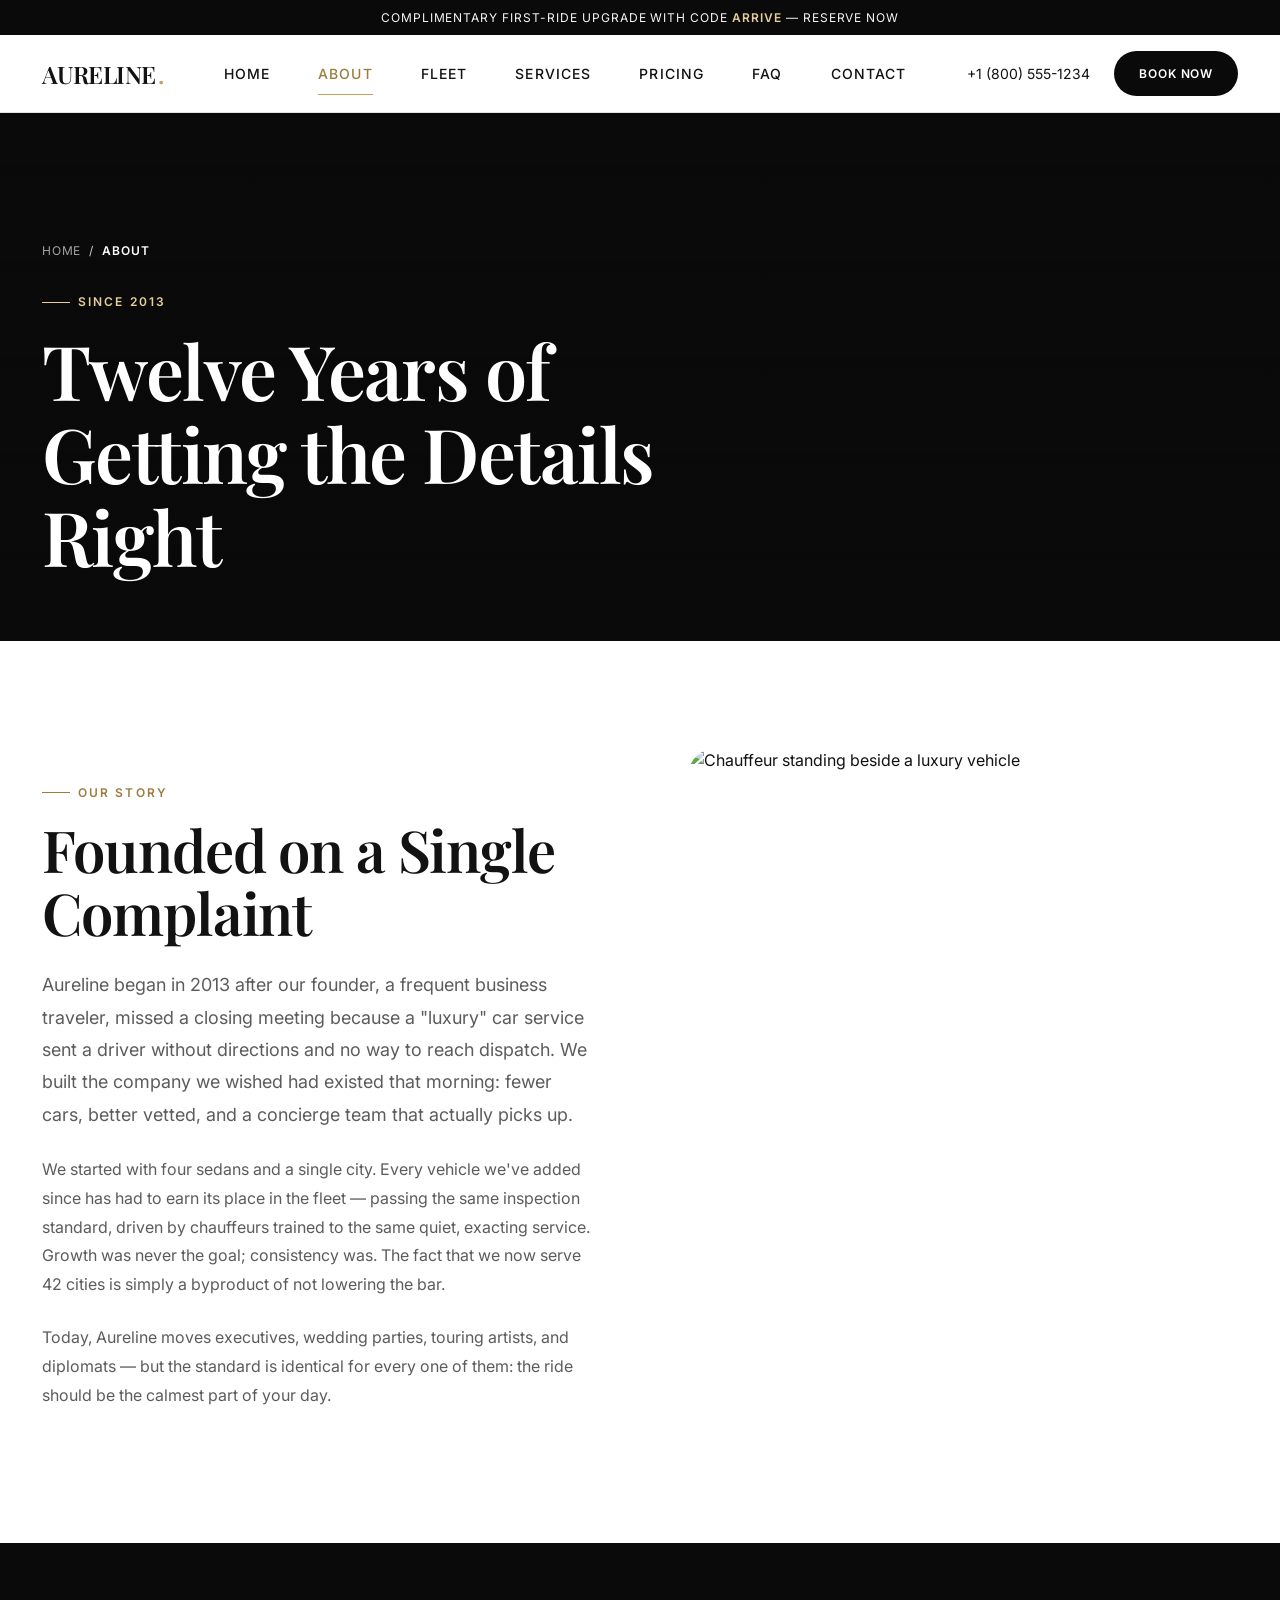
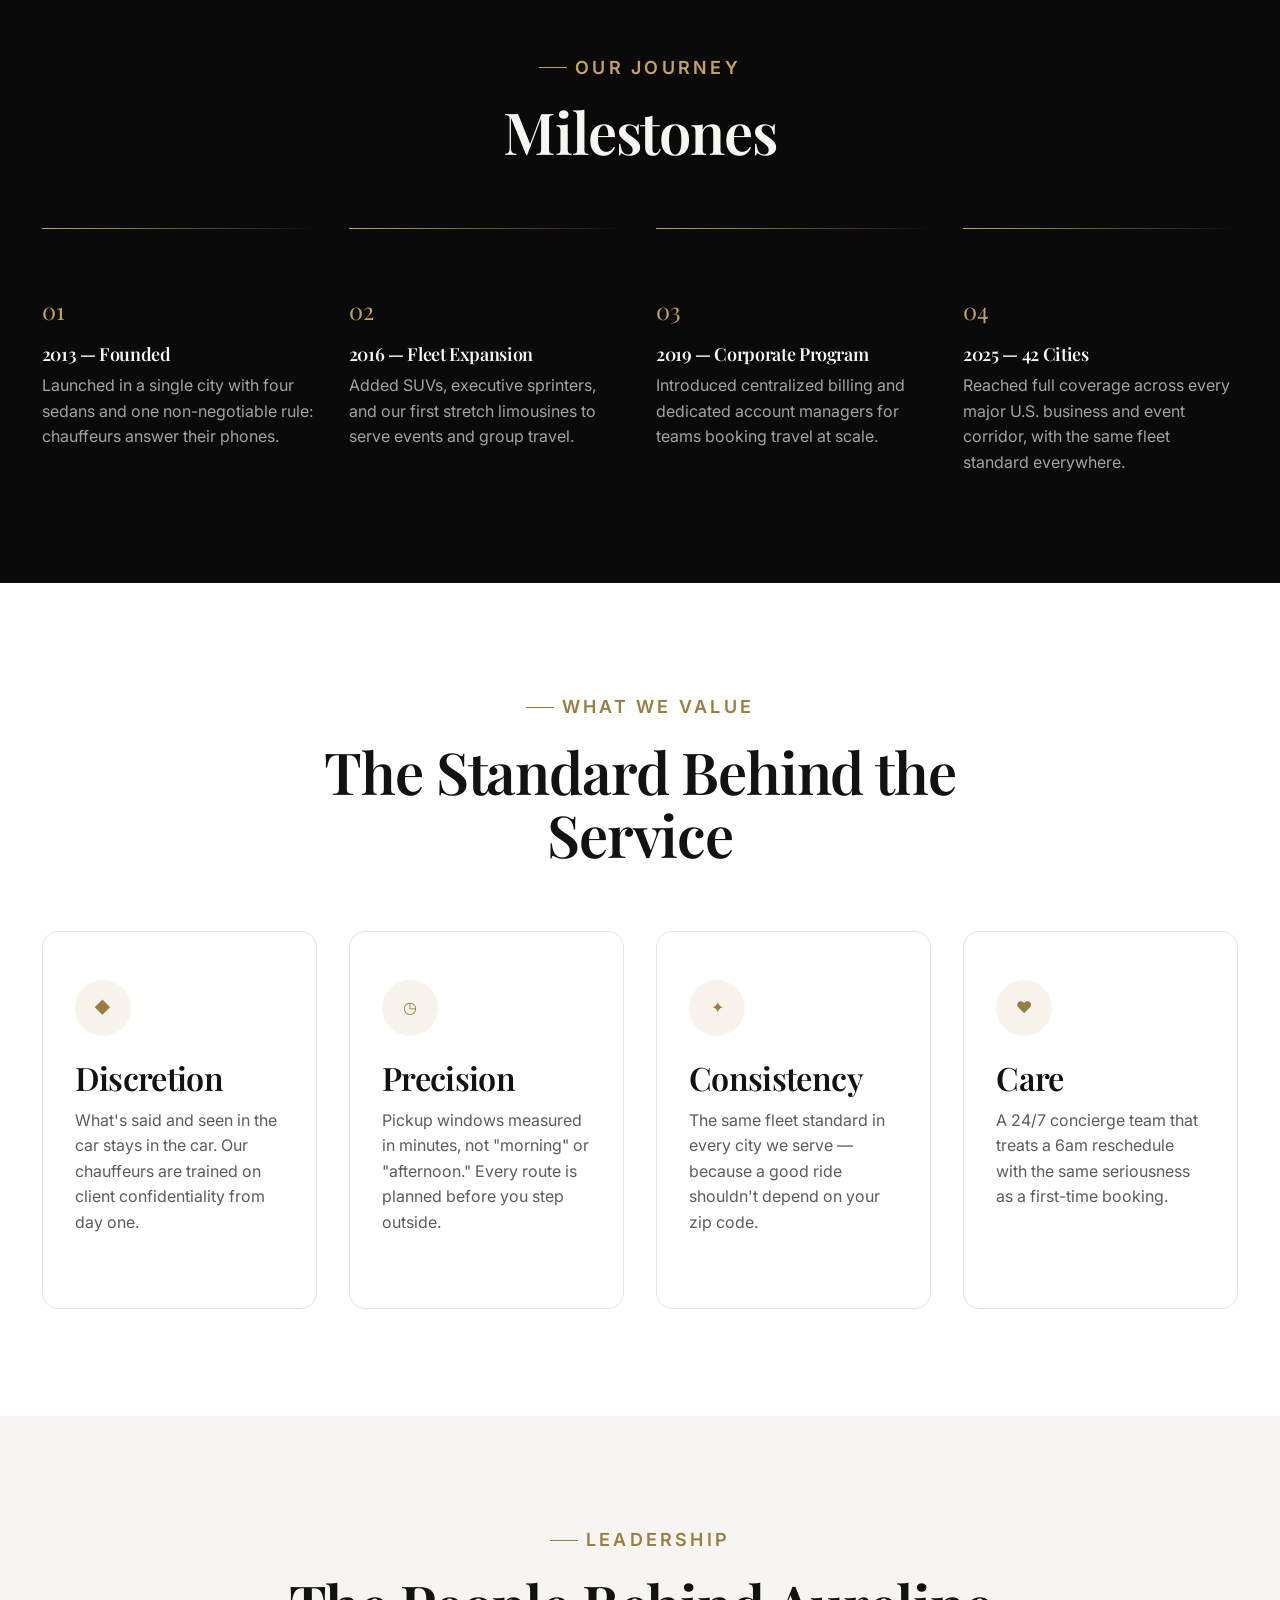
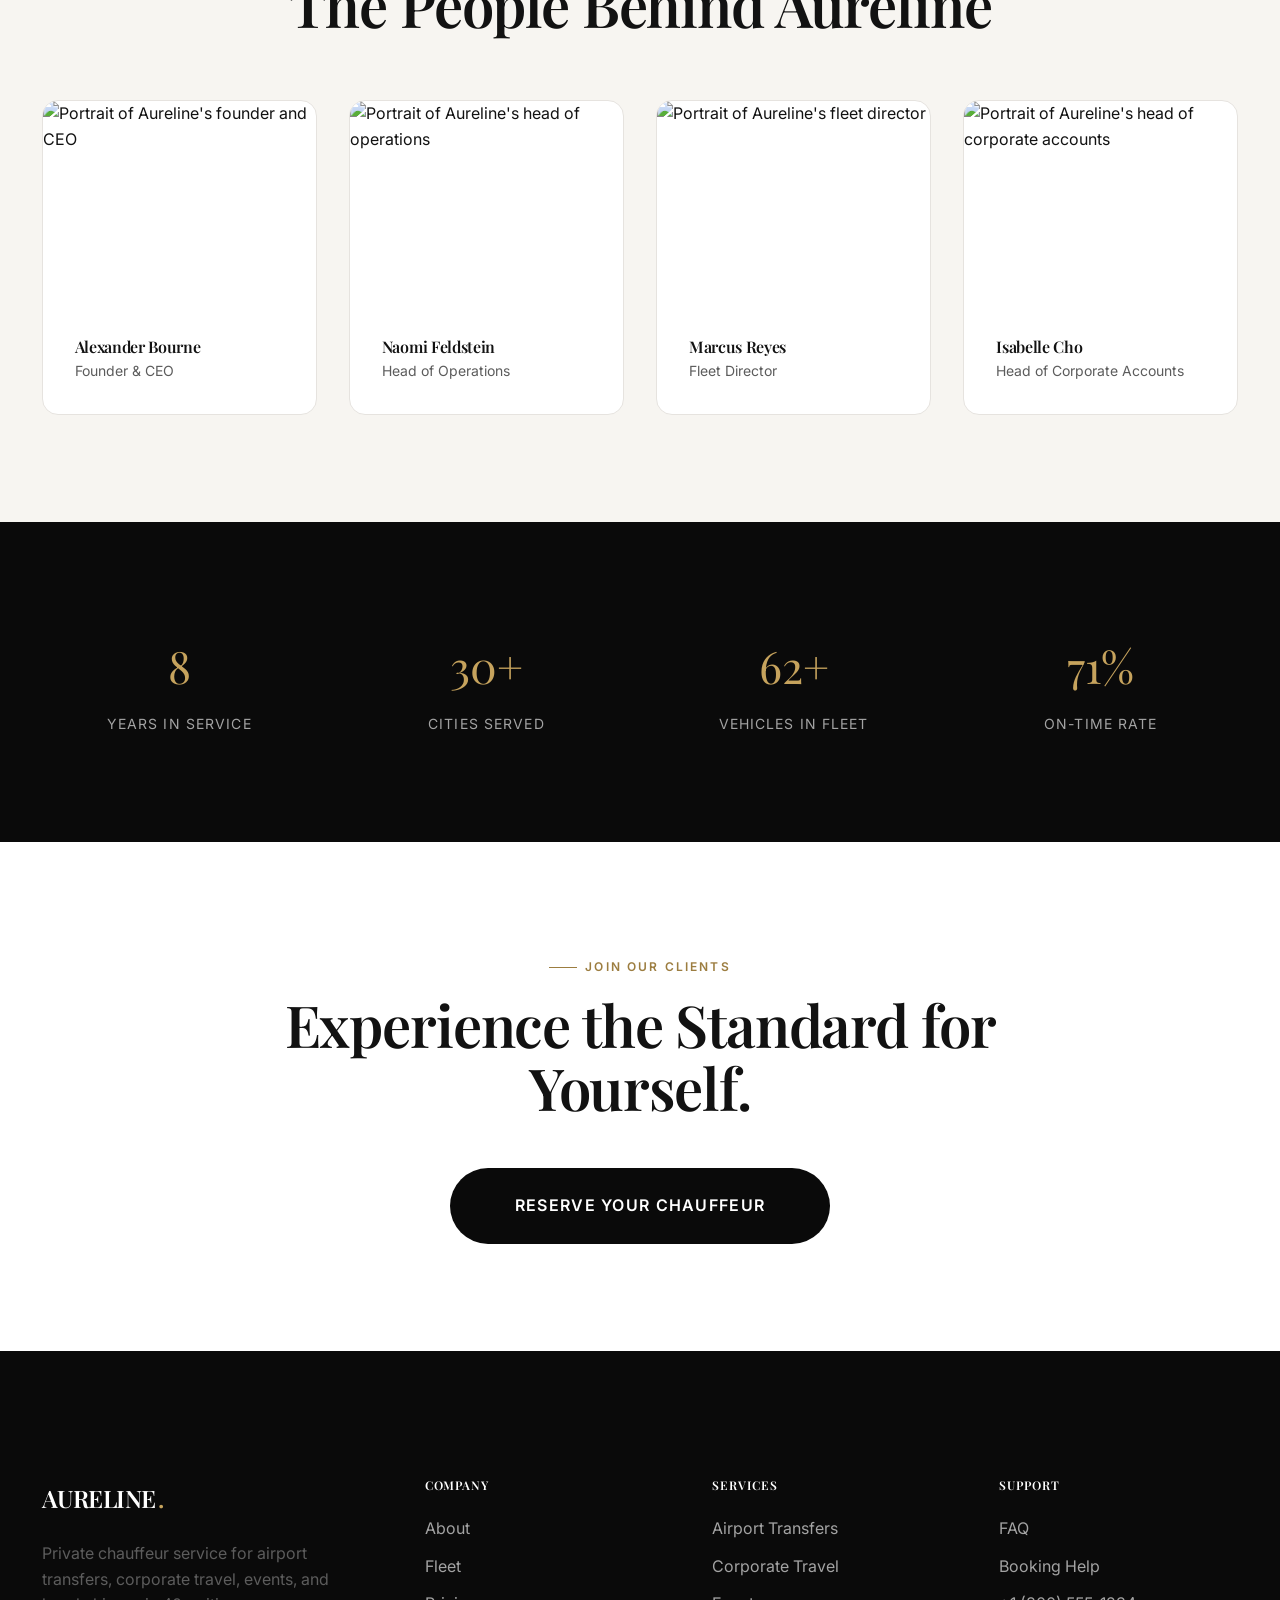
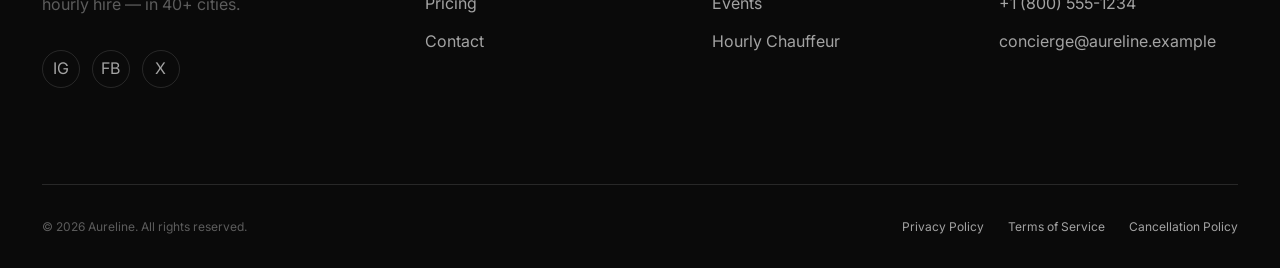
==== about.html @ 10cf876b "Initial commit" ====
<!DOCTYPE html>
<html lang="en">
<head>
  <meta charset="UTF-8" />
  <meta name="viewport" content="width=device-width, initial-scale=1.0" />
  <title>About Aureline — Twelve Years of Precision Chauffeuring</title>
  <meta name="description" content="Learn how Aureline became a private chauffeur standard trusted by executives, hospitality groups, and private clients across 40+ cities." />
  <link rel="canonical" href="about.html" />

  <link rel="preconnect" href="https://fonts.googleapis.com" />
  <link rel="preconnect" href="https://fonts.gstatic.com" crossorigin />
  <link href="https://fonts.googleapis.com/css2?family=Playfair+Display:wght@500;600;700&family=Inter:wght@400;500;600;700&display=swap" rel="stylesheet" />

  <link rel="stylesheet" href="assets/css/variables.css" />
  <link rel="stylesheet" href="assets/css/base.css" />
  <link rel="stylesheet" href="assets/css/components.css" />
  <link rel="stylesheet" href="assets/css/animations.css" />
</head>
<body>
  <a class="skip-link" href="#main">Skip to content</a>

  <div class="announcement-bar" role="note">
    Complimentary first-ride upgrade with code <strong>ARRIVE</strong> — <a href="contact.html">Reserve now</a>
  </div>

  <header class="site-header">
    <nav class="nav container" aria-label="Primary">
      <a href="index.html" class="nav__logo">AURELINE<span>.</span></a>
      <button class="nav__toggle" aria-expanded="false" aria-controls="nav-links" aria-label="Toggle navigation menu">
        <span></span><span></span><span></span>
      </button>
      <div class="nav__links" id="nav-links">
        <a href="index.html">Home</a>
        <a href="about.html" aria-current="page">About</a>
        <a href="fleet.html">Fleet</a>
        <a href="services.html">Services</a>
        <a href="pricing.html">Pricing</a>
        <a href="faq.html">FAQ</a>
        <a href="contact.html">Contact</a>
        <div class="nav__links-extra">
          <a href="tel:+18005551234">+1 (800) 555-1234</a>
          <a href="contact.html" class="btn btn--primary">Book Now</a>
        </div>
      </div>
      <div class="nav__actions">
        <a href="tel:+18005551234" class="fs-sm">+1 (800) 555-1234</a>
        <a href="contact.html" class="btn btn--dark btn--sm">Book Now</a>
      </div>
    </nav>
  </header>

  <main id="main">
    <!-- ================= PAGE HERO ================= -->
    <section style="position:relative; min-height:56vh; display:flex; align-items:flex-end; overflow:hidden; background:var(--black);">
      <div style="position:absolute; inset:0;">
        <img src="https://images.unsplash.com/photo-1629820408206-e9fc918abf63?q=80&w=2000&auto=format&fit=crop" alt="Interior detail of a luxury chauffeured vehicle" data-parallax="0.15" style="width:100%; height:132%; object-fit:cover; opacity:0.6;" />
        <div style="position:absolute; inset:0; background:linear-gradient(180deg, rgba(10,10,10,0.35) 0%, rgba(10,10,10,0.9) 100%);"></div>
      </div>
      <div class="container" style="position:relative; z-index:1; padding-top:var(--space-10); padding-bottom:var(--space-8); color:var(--white);">
        <nav class="breadcrumb" aria-label="Breadcrumb" style="color:var(--gray-400); margin-bottom:var(--space-5);">
          <a href="index.html" style="color:var(--gray-400);">Home</a>
          <span class="breadcrumb__sep">/</span>
          <span class="breadcrumb__current" style="color:var(--white);">About</span>
        </nav>
        <p class="eyebrow" style="color:var(--gold-light);">Since 2013</p>
        <h1 style="color:var(--white); max-width:16ch;">Twelve Years of Getting the Details Right</h1>
      </div>
    </section>

    <!-- ================= STORY ================= -->
    <section class="section" aria-labelledby="story-heading">
      <div class="container">
        <div class="grid grid--2" style="gap:var(--space-9); align-items:center;">
          <div data-reveal>
            <p class="eyebrow">Our Story</p>
            <h2 id="story-heading">Founded on a Single Complaint</h2>
            <p style="font-size:var(--fs-lg); margin-top:var(--space-5); line-height:var(--lh-relaxed);">
              Aureline began in 2013 after our founder, a frequent business traveler, missed a closing meeting because a "luxury" car service sent a driver without directions and no way to reach dispatch. We built the company we wished had existed that morning: fewer cars, better vetted, and a concierge team that actually picks up.
            </p>
            <p style="margin-top:var(--space-5); line-height:var(--lh-relaxed);">
              We started with four sedans and a single city. Every vehicle we've added since has had to earn its place in the fleet — passing the same inspection standard, driven by chauffeurs trained to the same quiet, exacting service. Growth was never the goal; consistency was. The fact that we now serve 42 cities is simply a byproduct of not lowering the bar.
            </p>
            <p style="margin-top:var(--space-5); line-height:var(--lh-relaxed);">
              Today, Aureline moves executives, wedding parties, touring artists, and diplomats — but the standard is identical for every one of them: the ride should be the calmest part of your day.
            </p>
          </div>
          <div data-reveal="zoom" style="border-radius:var(--radius-xl); overflow:hidden; aspect-ratio:4/5;">
            <img src="https://images.unsplash.com/photo-1449965408869-eaa3f722e40d?q=80&w=1000&auto=format&fit=crop" alt="Chauffeur standing beside a luxury vehicle" loading="lazy" style="width:100%; height:100%; object-fit:cover;" />
          </div>
        </div>
      </div>
    </section>

    <!-- ================= JOURNEY / MILESTONES ================= -->
    <section class="section section--dark" aria-labelledby="journey-heading">
      <div class="container">
        <div class="section-header section-header--center" data-reveal>
          <p class="eyebrow">Our Journey</p>
          <h2 id="journey-heading">Milestones</h2>
        </div>
        <div class="timeline">
          <div class="timeline__step" data-reveal data-reveal-delay="1">
            <h3 style="font-size:var(--fs-lg); margin-bottom:var(--space-2);">2013 — Founded</h3>
            <p>Launched in a single city with four sedans and one non-negotiable rule: chauffeurs answer their phones.</p>
          </div>
          <div class="timeline__step" data-reveal data-reveal-delay="2">
            <h3 style="font-size:var(--fs-lg); margin-bottom:var(--space-2);">2016 — Fleet Expansion</h3>
            <p>Added SUVs, executive sprinters, and our first stretch limousines to serve events and group travel.</p>
          </div>
          <div class="timeline__step" data-reveal data-reveal-delay="3">
            <h3 style="font-size:var(--fs-lg); margin-bottom:var(--space-2);">2019 — Corporate Program</h3>
            <p>Introduced centralized billing and dedicated account managers for teams booking travel at scale.</p>
          </div>
          <div class="timeline__step" data-reveal data-reveal-delay="4">
            <h3 style="font-size:var(--fs-lg); margin-bottom:var(--space-2);">2025 — 42 Cities</h3>
            <p>Reached full coverage across every major U.S. business and event corridor, with the same fleet standard everywhere.</p>
          </div>
        </div>
      </div>
    </section>

    <!-- ================= VALUES ================= -->
    <section class="section" aria-labelledby="values-heading">
      <div class="container">
        <div class="section-header section-header--center" data-reveal>
          <p class="eyebrow">What We Value</p>
          <h2 id="values-heading">The Standard Behind the Service</h2>
        </div>
        <div class="grid grid--4">
          <div class="service-card" data-reveal data-reveal-delay="1">
            <div class="service-card__icon" aria-hidden="true">◆</div>
            <h3>Discretion</h3>
            <p>What's said and seen in the car stays in the car. Our chauffeurs are trained on client confidentiality from day one.</p>
          </div>
          <div class="service-card" data-reveal data-reveal-delay="2">
            <div class="service-card__icon" aria-hidden="true">◷</div>
            <h3>Precision</h3>
            <p>Pickup windows measured in minutes, not "morning" or "afternoon." Every route is planned before you step outside.</p>
          </div>
          <div class="service-card" data-reveal data-reveal-delay="3">
            <div class="service-card__icon" aria-hidden="true">✦</div>
            <h3>Consistency</h3>
            <p>The same fleet standard in every city we serve — because a good ride shouldn't depend on your zip code.</p>
          </div>
          <div class="service-card" data-reveal data-reveal-delay="4">
            <div class="service-card__icon" aria-hidden="true">♥</div>
            <h3>Care</h3>
            <p>A 24/7 concierge team that treats a 6am reschedule with the same seriousness as a first-time booking.</p>
          </div>
        </div>
      </div>
    </section>

    <!-- ================= LEADERSHIP ================= -->
    <section class="section section--alt" aria-labelledby="leadership-heading">
      <div class="container">
        <div class="section-header section-header--center" data-reveal>
          <p class="eyebrow">Leadership</p>
          <h2 id="leadership-heading">The People Behind Aureline</h2>
        </div>
        <div class="grid grid--4">
          <div class="card" data-reveal data-reveal-delay="1">
            <div class="card__media"><img src="https://images.unsplash.com/photo-1519085360753-af0119f7cbe7?q=80&w=500&auto=format&fit=crop" alt="Portrait of Aureline's founder and CEO" loading="lazy" /></div>
            <div class="card__body">
              <h3 style="font-size:var(--fs-base);">Alexander Bourne</h3>
              <p style="font-size:var(--fs-sm); margin-top:var(--space-1);">Founder &amp; CEO</p>
            </div>
          </div>
          <div class="card" data-reveal data-reveal-delay="2">
            <div class="card__media"><img src="https://images.unsplash.com/photo-1573497161161-c3e73707e25c?q=80&w=500&auto=format&fit=crop" alt="Portrait of Aureline's head of operations" loading="lazy" /></div>
            <div class="card__body">
              <h3 style="font-size:var(--fs-base);">Naomi Feldstein</h3>
              <p style="font-size:var(--fs-sm); margin-top:var(--space-1);">Head of Operations</p>
            </div>
          </div>
          <div class="card" data-reveal data-reveal-delay="3">
            <div class="card__media"><img src="https://images.unsplash.com/photo-1581065178047-8ee15951ede6?q=80&w=500&auto=format&fit=crop" alt="Portrait of Aureline's fleet director" loading="lazy" /></div>
            <div class="card__body">
              <h3 style="font-size:var(--fs-base);">Marcus Reyes</h3>
              <p style="font-size:var(--fs-sm); margin-top:var(--space-1);">Fleet Director</p>
            </div>
          </div>
          <div class="card" data-reveal data-reveal-delay="4">
            <div class="card__media"><img src="https://images.unsplash.com/photo-1614786269829-d24616faf56d?q=80&w=500&auto=format&fit=crop" alt="Portrait of Aureline's head of corporate accounts" loading="lazy" /></div>
            <div class="card__body">
              <h3 style="font-size:var(--fs-base);">Isabelle Cho</h3>
              <p style="font-size:var(--fs-sm); margin-top:var(--space-1);">Head of Corporate Accounts</p>
            </div>
          </div>
        </div>
      </div>
    </section>

    <!-- ================= STATS ================= -->
    <section class="section section--dark" aria-label="Company statistics">
      <div class="container">
        <div class="stats">
          <div data-reveal>
            <div class="stat__num" data-counter="12">0</div>
            <p class="stat__label">Years in Service</p>
          </div>
          <div data-reveal data-reveal-delay="1">
            <div class="stat__num" data-counter="42" data-counter-suffix="+">0</div>
            <p class="stat__label">Cities Served</p>
          </div>
          <div data-reveal data-reveal-delay="2">
            <div class="stat__num" data-counter="85" data-counter-suffix="+">0</div>
            <p class="stat__label">Vehicles in Fleet</p>
          </div>
          <div data-reveal data-reveal-delay="3">
            <div class="stat__num" data-counter="98" data-counter-suffix="%">0</div>
            <p class="stat__label">On-Time Rate</p>
          </div>
        </div>
      </div>
    </section>

    <!-- ================= CTA ================= -->
    <section class="section text-center" aria-labelledby="cta-heading">
      <div class="container container--narrow">
        <p class="eyebrow" style="justify-content:center;" data-reveal>Join Our Clients</p>
        <h2 id="cta-heading" data-reveal>Experience the Standard for Yourself.</h2>
        <div data-reveal style="margin-top:var(--space-7);">
          <a href="contact.html" class="btn btn--dark btn--lg">Reserve Your Chauffeur</a>
        </div>
      </div>
    </section>
  </main>

  <footer class="site-footer">
    <div class="container">
      <div class="footer__top">
        <div class="footer__brand">
          <a href="index.html" class="nav__logo">AURELINE<span>.</span></a>
          <p>Private chauffeur service for airport transfers, corporate travel, events, and hourly hire — in 40+ cities.</p>
          <div class="footer__social">
            <a href="#" aria-label="Aureline on Instagram">IG</a>
            <a href="#" aria-label="Aureline on Facebook">FB</a>
            <a href="#" aria-label="Aureline on X">X</a>
          </div>
        </div>
        <div>
          <h3 class="footer__heading">Company</h3>
          <div class="footer__links">
            <a href="about.html">About</a>
            <a href="fleet.html">Fleet</a>
            <a href="pricing.html">Pricing</a>
            <a href="contact.html">Contact</a>
          </div>
        </div>
        <div>
          <h3 class="footer__heading">Services</h3>
          <div class="footer__links">
            <a href="airport-transfers.html">Airport Transfers</a>
            <a href="corporate-travel.html">Corporate Travel</a>
            <a href="events.html">Events</a>
            <a href="hourly-chauffeur.html">Hourly Chauffeur</a>
          </div>
        </div>
        <div>
          <h3 class="footer__heading">Support</h3>
          <div class="footer__links">
            <a href="faq.html">FAQ</a>
            <a href="contact.html">Booking Help</a>
            <a href="tel:+18005551234">+1 (800) 555-1234</a>
            <a href="mailto:concierge@aureline.example">concierge@aureline.example</a>
          </div>
        </div>
      </div>
      <div class="footer__bottom">
        <p>&copy; <span id="current-year">2026</span> Aureline. All rights reserved.</p>
        <div class="footer__legal">
          <a href="#">Privacy Policy</a>
          <a href="#">Terms of Service</a>
          <a href="#">Cancellation Policy</a>
        </div>
      </div>
    </div>
  </footer>

  <div class="mobile-cta-bar">
    <a href="contact.html" class="btn btn--primary">Book Now</a>
  </div>

  <script src="assets/js/main.js" defer></script>
  <script src="assets/js/animations.js" defer></script>
  <script src="assets/js/components.js" defer></script>
</body>
</html>
---- assets/css/variables.css ----
/* ==========================================================================
   AURELINE — Design Tokens
   Single source of truth for color, type, spacing, radius, shadow, motion.
   ========================================================================== */

:root {
  /* ---- Color: core palette ---- */
  --black: #0a0a0a;
  --charcoal: #161616;
  --charcoal-2: #1f1f1f;
  --white: #ffffff;
  --ivory: #f7f5f1;
  --ivory-2: #efeae2;

  --gold: #c6a35d;
  --gold-light: #e6cd99;
  --gold-dark: #9c7d40;

  /* ---- Color: neutrals / text ---- */
  --gray-900: #121212;
  --gray-800: #262626;
  --gray-700: #404040;
  --gray-600: #5c5c5c;
  --gray-500: #7a7a7a;
  --gray-400: #a3a3a3;
  --gray-300: #cfcccc;
  --gray-200: #e6e3df;
  --gray-100: #f2f0ec;

  /* ---- Semantic color roles ---- */
  --color-bg: var(--white);
  --color-bg-alt: var(--ivory);
  --color-bg-dark: var(--black);
  --color-bg-dark-alt: var(--charcoal);
  --color-text: var(--gray-900);
  --color-text-muted: var(--gray-600);
  --color-text-on-dark: var(--ivory);
  --color-text-on-dark-muted: var(--gray-400);
  --color-border: var(--gray-200);
  --color-border-dark: rgba(255, 255, 255, 0.12);
  --color-accent: var(--gold);
  --color-accent-light: var(--gold-light);

  /* ---- Typography ---- */
  --font-display: "Playfair Display", "Iowan Old Style", Georgia, serif;
  --font-body: "Inter", -apple-system, BlinkMacSystemFont, "Segoe UI", Roboto, sans-serif;

  --fs-display-xl: clamp(2.75rem, 2rem + 3.4vw, 5.5rem);
  --fs-display-lg: clamp(2.25rem, 1.7rem + 2.4vw, 4rem);
  --fs-display-md: clamp(1.875rem, 1.5rem + 1.6vw, 3rem);
  --fs-display-sm: clamp(1.5rem, 1.3rem + 0.9vw, 2.1rem);
  --fs-xl: clamp(1.25rem, 1.15rem + 0.4vw, 1.5rem);
  --fs-lg: 1.125rem;
  --fs-base: 1rem;
  --fs-sm: 0.875rem;
  --fs-xs: 0.75rem;

  --lh-tight: 1.1;
  --lh-snug: 1.3;
  --lh-normal: 1.6;
  --lh-relaxed: 1.8;

  --ls-tight: -0.02em;
  --ls-wide: 0.08em;
  --ls-wider: 0.18em;

  /* ---- Spacing (8pt scale) ---- */
  --space-1: 0.25rem;
  --space-2: 0.5rem;
  --space-3: 0.75rem;
  --space-4: 1rem;
  --space-5: 1.5rem;
  --space-6: 2rem;
  --space-7: 3rem;
  --space-8: 4rem;
  --space-9: 6rem;
  --space-10: 8rem;
  --space-11: 10rem;

  --section-pad-y: clamp(4.5rem, 3.5rem + 4vw, 9rem);
  --section-pad-y-sm: clamp(3rem, 2.5rem + 2vw, 5rem);

  /* ---- Layout ---- */
  --container-max: 1320px;
  --container-narrow: 860px;
  --container-pad: clamp(1.25rem, 1rem + 2vw, 3rem);

  /* ---- Radius ---- */
  --radius-sm: 4px;
  --radius-md: 8px;
  --radius-lg: 16px;
  --radius-xl: 28px;
  --radius-pill: 999px;

  /* ---- Shadow ---- */
  --shadow-sm: 0 2px 8px rgba(10, 10, 10, 0.06);
  --shadow-md: 0 12px 32px rgba(10, 10, 10, 0.10);
  --shadow-lg: 0 24px 64px rgba(10, 10, 10, 0.16);
  --shadow-gold: 0 8px 24px rgba(198, 163, 93, 0.28);

  /* ---- Motion ---- */
  --ease-premium: cubic-bezier(0.22, 1, 0.36, 1);
  --duration-fast: 200ms;
  --duration-med: 420ms;
  --duration-slow: 800ms;

  /* ---- Z-index ---- */
  --z-nav: 100;
  --z-announcement: 101;
  --z-overlay: 200;
  --z-modal: 300;
}

/* Scale down the large end of the spacing scale on small screens — these
   values drive section padding and hero margins, and left unchanged they
   read as oversized gaps once the viewport narrows. */
@media (max-width: 640px) {
  :root {
    --space-7: 2rem;
    --space-8: 2.5rem;
    --space-9: 3rem;
    --space-10: 4rem;
    --space-11: 5rem;
  }
}
---- assets/css/base.css ----
/* ==========================================================================
   AURELINE — Base: reset, typography, layout utilities, accessibility
   ========================================================================== */

*,
*::before,
*::after {
  box-sizing: border-box;
}

* {
  margin: 0;
  padding: 0;
}

html {
  scroll-behavior: smooth;
  -webkit-text-size-adjust: 100%;
}

@media (prefers-reduced-motion: reduce) {
  html {
    scroll-behavior: auto;
  }
  *,
  *::before,
  *::after {
    animation-duration: 0.001ms !important;
    animation-iteration-count: 1 !important;
    transition-duration: 0.001ms !important;
    scroll-behavior: auto !important;
  }
}

body {
  font-family: var(--font-body);
  font-size: var(--fs-base);
  line-height: var(--lh-normal);
  color: var(--color-text);
  background: var(--color-bg);
  overflow-x: hidden;
  -webkit-font-smoothing: antialiased;
  text-rendering: optimizeLegibility;
}

img,
picture,
video,
svg {
  display: block;
  max-width: 100%;
  height: auto;
}

a {
  color: inherit;
  text-decoration: none;
}

button,
input,
textarea,
select {
  font: inherit;
  color: inherit;
  background: none;
  border: none;
}

button {
  cursor: pointer;
}

ul,
ol {
  list-style: none;
}

table {
  border-collapse: collapse;
}

/* ---- Typography ---- */

h1,
h2,
h3,
h4 {
  font-family: var(--font-display);
  font-weight: 600;
  line-height: var(--lh-tight);
  letter-spacing: var(--ls-tight);
  color: var(--color-text);
}

h1 {
  font-size: var(--fs-display-xl);
}

h2 {
  font-size: var(--fs-display-lg);
}

h3 {
  font-size: var(--fs-display-sm);
}

h4 {
  font-size: var(--fs-xl);
  font-weight: 500;
}

p {
  color: var(--color-text-muted);
}

strong {
  font-weight: 600;
  color: var(--color-text);
}

/* ---- Skip link (accessibility) ---- */

.skip-link {
  position: absolute;
  top: -100px;
  left: var(--space-4);
  z-index: 999;
  background: var(--black);
  color: var(--white);
  padding: var(--space-3) var(--space-5);
  border-radius: var(--radius-md);
  font-size: var(--fs-sm);
  letter-spacing: var(--ls-wide);
  text-transform: uppercase;
  transition: top var(--duration-fast) var(--ease-premium);
}

.skip-link:focus {
  top: var(--space-4);
}

/* ---- Focus states ---- */

:focus-visible {
  outline: 2px solid var(--gold);
  outline-offset: 3px;
  border-radius: var(--radius-sm);
}

/* ---- Layout utilities ---- */

.container {
  width: 100%;
  max-width: var(--container-max);
  margin-inline: auto;
  padding-inline: var(--container-pad);
}

.container--narrow {
  max-width: var(--container-narrow);
}

.section {
  padding-block: var(--section-pad-y);
  position: relative;
}

.section--sm {
  padding-block: var(--section-pad-y-sm);
}

.section--dark {
  background: var(--black);
  color: var(--color-text-on-dark);
}

.section--dark h1,
.section--dark h2,
.section--dark h3,
.section--dark h4 {
  color: var(--color-text-on-dark);
}

.section--dark p {
  color: var(--color-text-on-dark-muted);
}

.section--alt {
  background: var(--color-bg-alt);
}

.grid {
  display: grid;
  gap: var(--space-6);
}

.grid--2 {
  grid-template-columns: repeat(2, 1fr);
}

.grid--3 {
  grid-template-columns: repeat(3, 1fr);
}

.grid--4 {
  grid-template-columns: repeat(4, 1fr);
}

@media (max-width: 1024px) {
  .grid--4 {
    grid-template-columns: repeat(2, 1fr);
  }
  .grid--3 {
    grid-template-columns: repeat(2, 1fr);
  }
}

@media (max-width: 640px) {
  .grid--2,
  .grid--3,
  .grid--4 {
    grid-template-columns: 1fr;
  }
}

.flex {
  display: flex;
}

.flex-center {
  display: flex;
  align-items: center;
  justify-content: center;
}

.flex-between {
  display: flex;
  align-items: center;
  justify-content: space-between;
}

.text-center {
  text-align: center;
}

.fs-xs {
  font-size: var(--fs-xs);
}

.fs-sm {
  font-size: var(--fs-sm);
}

.fs-lg {
  font-size: var(--fs-lg);
}

.visually-hidden {
  position: absolute;
  width: 1px;
  height: 1px;
  padding: 0;
  margin: -1px;
  overflow: hidden;
  clip: rect(0, 0, 0, 0);
  white-space: nowrap;
  border: 0;
}

/* ---- Section header (eyebrow + title + subtext) ---- */

.section-header {
  max-width: 720px;
  margin-bottom: var(--space-8);
}

.section-header--center {
  margin-inline: auto;
  text-align: center;
}

.eyebrow {
  display: inline-flex;
  align-items: center;
  gap: var(--space-2);
  font-size: var(--fs-xs);
  font-weight: 600;
  letter-spacing: var(--ls-wider);
  text-transform: uppercase;
  color: var(--gold-dark);
  margin-bottom: var(--space-4);
}

.section--dark .eyebrow {
  color: var(--gold);
}

.eyebrow::before {
  content: "";
  width: 28px;
  height: 1px;
  background: currentColor;
}

.section-header h2 {
  margin-bottom: var(--space-4);
}

.section-header p {
  font-size: var(--fs-lg);
  line-height: var(--lh-relaxed);
}

.section-header--center p {
  margin-inline: auto;
}
---- assets/css/components.css ----
/* ==========================================================================
   AURELINE — Component Library
   Announcement bar, nav, buttons, cards, forms, badges, accordion,
   testimonials, stats, timeline, gallery, breadcrumb, footer.
   ========================================================================== */

/* ---- Announcement bar ---- */

.announcement-bar {
  background: var(--black);
  color: var(--ivory);
  text-align: center;
  font-size: var(--fs-xs);
  letter-spacing: var(--ls-wide);
  text-transform: uppercase;
  padding: var(--space-2) var(--container-pad);
  position: relative;
}

.announcement-bar strong {
  color: var(--gold-light);
  font-weight: 600;
}

/* ---- Site header / nav ---- */

.site-header {
  position: sticky;
  top: 0;
  z-index: var(--z-nav);
  background: rgba(255, 255, 255, 0.88);
  backdrop-filter: blur(14px) saturate(160%);
  -webkit-backdrop-filter: blur(14px) saturate(160%);
  border-bottom: 1px solid var(--color-border);
  transition: box-shadow var(--duration-med) var(--ease-premium),
    background var(--duration-med) var(--ease-premium);
}

.site-header.is-scrolled {
  box-shadow: var(--shadow-sm);
}

.nav {
  display: flex;
  align-items: center;
  justify-content: space-between;
  padding-block: var(--space-4);
}

.nav__logo {
  font-family: var(--font-display);
  font-size: 1.5rem;
  font-weight: 600;
  letter-spacing: var(--ls-tight);
  display: flex;
  align-items: baseline;
  gap: 2px;
}

.nav__logo span {
  color: var(--gold);
}

.nav__links {
  display: flex;
  align-items: center;
  gap: var(--space-7);
}

.nav__links > a {
  font-size: var(--fs-sm);
  font-weight: 500;
  letter-spacing: var(--ls-wide);
  text-transform: uppercase;
  position: relative;
  padding-block: var(--space-2);
}

.nav__links > a::after {
  content: "";
  position: absolute;
  left: 0;
  bottom: -2px;
  width: 0;
  height: 1px;
  background: var(--gold);
  transition: width var(--duration-fast) var(--ease-premium);
}

.nav__links > a:hover::after,
.nav__links > a[aria-current="page"]::after {
  width: 100%;
}

.nav__links > a[aria-current="page"] {
  color: var(--gold-dark);
}

.nav__actions {
  display: flex;
  align-items: center;
  gap: var(--space-5);
}

.nav__toggle {
  display: none;
  flex-direction: column;
  gap: 5px;
  width: 26px;
  z-index: var(--z-overlay);
}

.nav__toggle span {
  height: 2px;
  width: 100%;
  background: var(--black);
  transition: transform var(--duration-fast) var(--ease-premium),
    opacity var(--duration-fast) var(--ease-premium);
}

.nav__toggle[aria-expanded="true"] span:nth-child(1) {
  transform: translateY(7px) rotate(45deg);
}

.nav__toggle[aria-expanded="true"] span:nth-child(2) {
  opacity: 0;
}

.nav__toggle[aria-expanded="true"] span:nth-child(3) {
  transform: translateY(-7px) rotate(-45deg);
}

@media (max-width: 960px) {
  .nav__toggle {
    display: flex;
  }

  .nav__links {
    position: fixed;
    inset: 0;
    background: var(--black);
    flex-direction: column;
    justify-content: center;
    gap: var(--space-6);
    transform: translateX(100%);
    transition: transform var(--duration-med) var(--ease-premium);
  }

  .nav__links.is-open {
    transform: translateX(0);
  }

  .nav__links > a {
    color: var(--ivory);
    font-size: var(--fs-xl);
  }

  /* Phone number + Book Now live inside the off-canvas menu on mobile
     (see .nav__links-extra) instead of competing with the logo/toggle
     for space in the header row. */
  .nav__actions {
    display: none;
  }

  .nav__links-extra {
    display: flex;
    flex-direction: column;
    align-items: center;
    gap: var(--space-5);
    margin-top: var(--space-2);
  }

  .nav__links-extra a:not(.btn) {
    color: var(--gray-400);
    font-size: var(--fs-sm);
  }
}

.nav__links-extra {
  display: none;
}

/* ---- Buttons ---- */

.btn {
  display: inline-flex;
  align-items: center;
  justify-content: center;
  gap: var(--space-2);
  padding: var(--space-4) var(--space-7);
  font-size: var(--fs-sm);
  font-weight: 600;
  letter-spacing: var(--ls-wide);
  text-transform: uppercase;
  border-radius: var(--radius-pill);
  border: 1px solid transparent;
  transition: transform var(--duration-fast) var(--ease-premium),
    box-shadow var(--duration-fast) var(--ease-premium),
    background-color var(--duration-fast) var(--ease-premium),
    color var(--duration-fast) var(--ease-premium),
    border-color var(--duration-fast) var(--ease-premium);
  white-space: nowrap;
}

.btn:hover {
  transform: translateY(-2px);
}

.btn:active {
  transform: translateY(0);
}

.btn--primary {
  background: linear-gradient(135deg, var(--gold-light), var(--gold) 60%, var(--gold-dark));
  color: var(--black);
}

.btn--primary:hover {
  box-shadow: var(--shadow-gold);
}

.btn--dark {
  background: var(--black);
  color: var(--white);
}

.btn--dark:hover {
  box-shadow: var(--shadow-lg);
}

.btn--outline {
  border-color: var(--black);
  color: var(--black);
}

.btn--outline:hover {
  background: var(--black);
  color: var(--white);
}

.btn--outline-light {
  border-color: rgba(255, 255, 255, 0.4);
  color: var(--white);
}

.btn--outline-light:hover {
  background: var(--white);
  color: var(--black);
  border-color: var(--white);
}

.btn--ghost {
  color: var(--black);
  padding-inline: var(--space-2);
  text-decoration: none;
  border-radius: 0;
  gap: var(--space-3);
}

.btn--ghost::after {
  content: "\2192";
  transition: transform var(--duration-fast) var(--ease-premium);
}

.btn--ghost:hover::after {
  transform: translateX(6px);
}

.btn--ghost:hover {
  transform: none;
}

.btn--sm {
  padding: var(--space-3) var(--space-5);
  font-size: var(--fs-xs);
}

.btn--lg {
  padding: var(--space-5) var(--space-8);
  font-size: var(--fs-base);
}

.btn--block {
  width: 100%;
}

@media (max-width: 480px) {
  /* Fixed horizontal padding + white-space:nowrap on long CTA labels
     ("Reserve Your Chauffeur") would otherwise outgrow narrow viewports;
     body has overflow-x:hidden so the overflow was clipping mid-word
     instead of wrapping or scrolling. */
  .btn {
    padding: var(--space-3) var(--space-5);
    font-size: var(--fs-xs);
  }

  .btn--lg {
    padding: var(--space-4) var(--space-6);
    font-size: var(--fs-sm);
  }

  .btn--sm {
    padding: var(--space-2) var(--space-4);
  }
}

@media (max-width: 640px) {
  .hero__actions {
    flex-direction: column;
    align-items: stretch;
  }

  .hero__actions .btn {
    width: 100%;
    text-align: center;
  }
}

/* ---- Badges ---- */

.badge {
  display: inline-flex;
  align-items: center;
  gap: var(--space-2);
  padding: var(--space-2) var(--space-4);
  border-radius: var(--radius-pill);
  font-size: var(--fs-xs);
  font-weight: 600;
  letter-spacing: var(--ls-wide);
  text-transform: uppercase;
  background: var(--ivory-2);
  color: var(--gray-800);
  border: 1px solid var(--color-border);
}

.badge--gold {
  background: rgba(198, 163, 93, 0.14);
  color: var(--gold-dark);
  border-color: rgba(198, 163, 93, 0.3);
}

.badge--dark {
  background: rgba(255, 255, 255, 0.08);
  color: var(--ivory);
  border-color: rgba(255, 255, 255, 0.16);
}

/* ---- Breadcrumb ---- */

.breadcrumb {
  display: flex;
  align-items: center;
  flex-wrap: wrap;
  gap: var(--space-2);
  font-size: var(--fs-xs);
  letter-spacing: var(--ls-wide);
  text-transform: uppercase;
  color: var(--gray-500);
}

.breadcrumb a:hover {
  color: var(--gold-dark);
}

.breadcrumb__sep {
  color: var(--gray-300);
}

.breadcrumb__current {
  color: var(--color-text);
  font-weight: 600;
}

/* ---- Cards: base ---- */

.card {
  background: var(--white);
  border-radius: var(--radius-lg);
  overflow: hidden;
  border: 1px solid var(--color-border);
  transition: transform var(--duration-med) var(--ease-premium),
    box-shadow var(--duration-med) var(--ease-premium);
}

.card:hover {
  transform: translateY(-6px);
  box-shadow: var(--shadow-lg);
}

.card__media {
  aspect-ratio: 4 / 3;
  overflow: hidden;
  position: relative;
}

.card__media img {
  width: 100%;
  height: 100%;
  object-fit: cover;
  transition: transform var(--duration-slow) var(--ease-premium);
}

.card:hover .card__media img {
  transform: scale(1.08);
}

.card__body {
  padding: var(--space-6);
}

/* ---- Service card ---- */

.service-card {
  padding: var(--space-7) var(--space-6);
  border-radius: var(--radius-lg);
  border: 1px solid var(--color-border);
  background: var(--white);
  transition: transform var(--duration-med) var(--ease-premium),
    box-shadow var(--duration-med) var(--ease-premium),
    border-color var(--duration-med) var(--ease-premium);
  height: 100%;
  display: flex;
  flex-direction: column;
}

.service-card:hover {
  transform: translateY(-8px);
  box-shadow: var(--shadow-lg);
  border-color: transparent;
}

.service-card__icon {
  width: 56px;
  height: 56px;
  border-radius: 50%;
  display: flex;
  align-items: center;
  justify-content: center;
  background: rgba(198, 163, 93, 0.12);
  color: var(--gold-dark);
  margin-bottom: var(--space-5);
}

.service-card h3 {
  margin-bottom: var(--space-3);
}

.service-card p {
  margin-bottom: var(--space-5);
  flex-grow: 1;
}

/* ---- Fleet card ---- */

.fleet-card {
  border-radius: var(--radius-lg);
  overflow: hidden;
  background: var(--charcoal);
  color: var(--ivory);
  position: relative;
  transition: transform var(--duration-med) var(--ease-premium),
    box-shadow var(--duration-med) var(--ease-premium);
}

.fleet-card:hover {
  transform: translateY(-6px);
  box-shadow: var(--shadow-lg);
}

.fleet-card__media {
  aspect-ratio: 16 / 10;
  overflow: hidden;
}

.fleet-card__media img {
  width: 100%;
  height: 100%;
  object-fit: cover;
  transition: transform var(--duration-slow) var(--ease-premium);
}

.fleet-card:hover .fleet-card__media img {
  transform: scale(1.06);
}

.fleet-card__body {
  padding: var(--space-6);
}

.fleet-card__meta {
  display: flex;
  gap: var(--space-5);
  margin: var(--space-4) 0 var(--space-5);
  font-size: var(--fs-xs);
  letter-spacing: var(--ls-wide);
  text-transform: uppercase;
  color: var(--gray-400);
}

.fleet-card__meta span {
  display: flex;
  align-items: center;
  gap: var(--space-2);
}

/* ---- Feature card (why choose us) ---- */

.feature-card {
  padding: var(--space-6) 0;
  border-top: 1px solid var(--color-border);
}

.section--dark .feature-card {
  border-color: var(--color-border-dark);
}

.feature-card__num {
  font-family: var(--font-display);
  font-size: var(--fs-xl);
  color: var(--gold);
  margin-bottom: var(--space-3);
  display: block;
}

/* ---- Testimonial card ---- */

.testimonial-card {
  background: var(--charcoal);
  color: var(--ivory);
  border-radius: var(--radius-xl);
  padding: var(--space-8);
  display: flex;
  flex-direction: column;
  gap: var(--space-6);
  height: 100%;
}

.testimonial-card__stars {
  color: var(--gold);
  letter-spacing: 3px;
  font-size: var(--fs-lg);
}

.testimonial-card__quote {
  font-family: var(--font-display);
  font-size: var(--fs-lg);
  line-height: var(--lh-snug);
  color: var(--white);
}

.testimonial-card__author {
  display: flex;
  align-items: center;
  gap: var(--space-4);
  margin-top: auto;
}

.testimonial-card__avatar {
  width: 48px;
  height: 48px;
  border-radius: 50%;
  overflow: hidden;
  flex-shrink: 0;
}

.testimonial-card__avatar img {
  width: 100%;
  height: 100%;
  object-fit: cover;
}

.testimonial-card__name {
  font-weight: 600;
  color: var(--white);
  font-size: var(--fs-sm);
}

.testimonial-card__role {
  font-size: var(--fs-xs);
  color: var(--gray-400);
}

/* ---- Pricing card ---- */

.pricing-card {
  border-radius: var(--radius-xl);
  border: 1px solid var(--color-border);
  padding: var(--space-8) var(--space-7);
  background: var(--white);
  display: flex;
  flex-direction: column;
  height: 100%;
  transition: transform var(--duration-med) var(--ease-premium),
    box-shadow var(--duration-med) var(--ease-premium);
}

.pricing-card:hover {
  transform: translateY(-6px);
  box-shadow: var(--shadow-lg);
}

.pricing-card--featured {
  background: var(--black);
  color: var(--ivory);
  border-color: var(--black);
  position: relative;
}

.pricing-card--featured .pricing-card__price,
.pricing-card--featured h3 {
  color: var(--white);
}

.pricing-card--featured p,
.pricing-card--featured .pricing-card__unit {
  color: var(--gray-400);
}

.pricing-card--featured li {
  border-color: var(--color-border-dark);
}

.pricing-card__tag {
  position: absolute;
  top: var(--space-6);
  right: var(--space-6);
}

.pricing-card__price {
  font-family: var(--font-display);
  font-size: var(--fs-display-sm);
  margin: var(--space-5) 0 var(--space-1);
}

.pricing-card__unit {
  font-size: var(--fs-sm);
  color: var(--color-text-muted);
  margin-bottom: var(--space-6);
}

.pricing-card ul {
  display: flex;
  flex-direction: column;
  gap: var(--space-3);
  margin-bottom: var(--space-7);
  flex-grow: 1;
}

.pricing-card li {
  padding: var(--space-3) 0;
  border-bottom: 1px solid var(--color-border);
  font-size: var(--fs-sm);
  display: flex;
  align-items: center;
  gap: var(--space-3);
}

.pricing-card li::before {
  content: "\2713";
  color: var(--gold);
  font-weight: 700;
}

/* ---- Stats ---- */

.stats {
  display: grid;
  grid-template-columns: repeat(4, 1fr);
  gap: var(--space-6);
  text-align: center;
}

@media (max-width: 768px) {
  .stats {
    grid-template-columns: repeat(2, 1fr);
  }
}

.stat__num {
  font-family: var(--font-display);
  font-size: var(--fs-display-md);
  color: var(--gold);
  display: flex;
  align-items: baseline;
  justify-content: center;
  gap: var(--space-1);
}

.stat__label {
  font-size: var(--fs-sm);
  letter-spacing: var(--ls-wide);
  text-transform: uppercase;
  color: var(--gray-400);
  margin-top: var(--space-3);
}

/* ---- Timeline (booking process) ---- */

.timeline {
  display: grid;
  grid-template-columns: repeat(4, 1fr);
  gap: var(--space-6);
  counter-reset: step;
}

@media (max-width: 900px) {
  .timeline {
    grid-template-columns: repeat(2, 1fr);
  }
}

@media (max-width: 560px) {
  .timeline {
    grid-template-columns: 1fr;
  }
}

.timeline__step {
  position: relative;
  padding-top: var(--space-8);
}

.timeline__step::before {
  counter-increment: step;
  content: counter(step, decimal-leading-zero);
  font-family: var(--font-display);
  font-size: var(--fs-xl);
  color: var(--gold);
  display: block;
  margin-bottom: var(--space-4);
}

.timeline__step::after {
  content: "";
  position: absolute;
  top: 0;
  left: 0;
  width: 100%;
  height: 1px;
  background: linear-gradient(90deg, var(--gold), transparent);
}

/* ---- Accordion (FAQ) ---- */

.accordion {
  border: 1px solid var(--color-border);
  border-radius: var(--radius-lg);
  background: var(--white);
  padding: 0 var(--space-7);
  box-shadow: var(--shadow-sm);
}

.accordion-item {
  border-bottom: 1px solid var(--color-border);
}

.accordion-item:last-child {
  border-bottom: none;
}

@media (max-width: 640px) {
  .accordion {
    padding: 0 var(--space-5);
  }
}

.accordion-item__trigger {
  width: 100%;
  display: flex;
  align-items: center;
  justify-content: space-between;
  gap: var(--space-5);
  padding: var(--space-6) 0;
  text-align: left;
  font-family: var(--font-display);
  font-size: var(--fs-xl);
}

.accordion-item__icon {
  flex-shrink: 0;
  width: 32px;
  height: 32px;
  border-radius: 50%;
  border: 1px solid var(--color-border);
  display: flex;
  align-items: center;
  justify-content: center;
  position: relative;
  transition: transform var(--duration-fast) var(--ease-premium),
    background var(--duration-fast) var(--ease-premium);
}

.accordion-item__icon::before,
.accordion-item__icon::after {
  content: "";
  position: absolute;
  background: var(--black);
  transition: opacity var(--duration-fast) var(--ease-premium);
}

.accordion-item__icon::before {
  width: 12px;
  height: 1px;
}

.accordion-item__icon::after {
  width: 1px;
  height: 12px;
}

.accordion-item__trigger[aria-expanded="true"] .accordion-item__icon {
  background: var(--black);
  transform: rotate(180deg);
}

.accordion-item__trigger[aria-expanded="true"] .accordion-item__icon::before,
.accordion-item__trigger[aria-expanded="true"] .accordion-item__icon::after {
  background: var(--white);
}

.accordion-item__trigger[aria-expanded="true"] .accordion-item__icon::after {
  opacity: 0;
}

.accordion-item__panel {
  display: grid;
  grid-template-rows: 0fr;
  transition: grid-template-rows var(--duration-med) var(--ease-premium);
}

.accordion-item__panel[data-open="true"] {
  grid-template-rows: 1fr;
}

.accordion-item__panel-inner {
  overflow: hidden;
}

.accordion-item__panel p {
  padding-bottom: var(--space-6);
  max-width: 640px;
  font-size: var(--fs-base);
}

/* ---- Gallery ---- */

.gallery {
  display: grid;
  grid-template-columns: repeat(4, 1fr);
  gap: var(--space-3);
}

.gallery__item {
  aspect-ratio: 1 / 1;
  overflow: hidden;
  border-radius: var(--radius-md);
  position: relative;
}

.gallery__item img {
  width: 100%;
  height: 100%;
  object-fit: cover;
  transition: transform var(--duration-slow) var(--ease-premium);
}

.gallery__item:hover img {
  transform: scale(1.1);
}

.gallery__item::after {
  content: "";
  position: absolute;
  inset: 0;
  background: linear-gradient(180deg, transparent 60%, rgba(0, 0, 0, 0.5));
  opacity: 0;
  transition: opacity var(--duration-fast) var(--ease-premium);
}

.gallery__item:hover::after {
  opacity: 1;
}

.gallery__handle {
  position: absolute;
  bottom: var(--space-4);
  left: var(--space-4);
  color: var(--white);
  font-size: var(--fs-sm);
  font-weight: 600;
  opacity: 0;
  transform: translateY(8px);
  transition: opacity var(--duration-fast) var(--ease-premium),
    transform var(--duration-fast) var(--ease-premium);
  z-index: 1;
}

.gallery__item:hover .gallery__handle {
  opacity: 1;
  transform: translateY(0);
}

@media (max-width: 900px) {
  .gallery {
    grid-template-columns: repeat(3, 1fr);
  }
}

@media (max-width: 600px) {
  .gallery {
    grid-template-columns: repeat(2, 1fr);
  }
}

/* ---- Forms ---- */

.form-grid {
  display: grid;
  grid-template-columns: repeat(2, 1fr);
  gap: var(--space-5);
}

@media (max-width: 640px) {
  .form-grid {
    grid-template-columns: 1fr;
  }
}

.form-field {
  display: flex;
  flex-direction: column;
  gap: var(--space-2);
}

.form-field--full {
  grid-column: 1 / -1;
}

.form-field label {
  font-size: var(--fs-xs);
  font-weight: 600;
  letter-spacing: var(--ls-wide);
  text-transform: uppercase;
  color: var(--gray-600);
}

.section--dark .form-field label {
  color: var(--gray-400);
}

.form-field input,
.form-field select,
.form-field textarea {
  border: 1px solid var(--color-border);
  border-radius: var(--radius-md);
  padding: var(--space-4);
  font-size: var(--fs-base);
  background: var(--white);
  transition: border-color var(--duration-fast) var(--ease-premium),
    box-shadow var(--duration-fast) var(--ease-premium);
}

.section--dark .form-field input,
.section--dark .form-field select,
.section--dark .form-field textarea {
  background: rgba(255, 255, 255, 0.04);
  border-color: var(--color-border-dark);
  color: var(--white);
}

.form-field input:focus,
.form-field select:focus,
.form-field textarea:focus {
  border-color: var(--gold);
  box-shadow: 0 0 0 3px rgba(198, 163, 93, 0.18);
}

.form-field textarea {
  resize: vertical;
  min-height: 140px;
}

.form-note {
  font-size: var(--fs-xs);
  color: var(--gray-500);
  margin-top: var(--space-2);
}

.form-success {
  display: none;
  align-items: center;
  gap: var(--space-3);
  padding: var(--space-5);
  border-radius: var(--radius-md);
  background: rgba(198, 163, 93, 0.12);
  border: 1px solid rgba(198, 163, 93, 0.3);
  color: var(--gold-dark);
  font-weight: 600;
  margin-top: var(--space-5);
}

.form-success.is-visible {
  display: flex;
}

/* ---- Footer ---- */

.site-footer {
  background: var(--black);
  color: var(--gray-400);
  padding-top: var(--space-10);
}

.footer__top {
  display: grid;
  grid-template-columns: 1.4fr repeat(3, 1fr);
  gap: var(--space-7);
  padding-bottom: var(--space-9);
  border-bottom: 1px solid var(--color-border-dark);
}

@media (max-width: 900px) {
  .footer__top {
    grid-template-columns: repeat(2, 1fr);
  }
}

@media (max-width: 560px) {
  .footer__top {
    grid-template-columns: 1fr;
  }
}

.footer__brand .nav__logo {
  color: var(--white);
}

.footer__brand p {
  margin-top: var(--space-5);
  max-width: 320px;
}

.footer__social {
  display: flex;
  gap: var(--space-3);
  margin-top: var(--space-6);
}

.footer__social a {
  width: 38px;
  height: 38px;
  border-radius: 50%;
  border: 1px solid var(--color-border-dark);
  display: flex;
  align-items: center;
  justify-content: center;
  transition: background var(--duration-fast) var(--ease-premium),
    border-color var(--duration-fast) var(--ease-premium);
}

.footer__social a:hover {
  background: var(--gold);
  border-color: var(--gold);
  color: var(--black);
}

.footer__heading {
  font-size: var(--fs-xs);
  letter-spacing: var(--ls-wide);
  text-transform: uppercase;
  color: var(--white);
  margin-bottom: var(--space-5);
}

.footer__links {
  display: flex;
  flex-direction: column;
  gap: var(--space-3);
}

.footer__links a:hover {
  color: var(--gold);
}

.footer__bottom {
  display: flex;
  align-items: center;
  justify-content: space-between;
  gap: var(--space-4);
  padding-block: var(--space-6);
  font-size: var(--fs-xs);
  flex-wrap: wrap;
}

.footer__legal {
  display: flex;
  gap: var(--space-5);
}

.footer__legal a:hover {
  color: var(--gold);
}

/* ---- Mobile sticky booking bar ---- */

.mobile-cta-bar {
  display: none;
}

@media (max-width: 720px) {
  .mobile-cta-bar {
    display: flex;
    position: fixed;
    bottom: 0;
    left: 0;
    right: 0;
    z-index: var(--z-nav);
    background: rgba(10, 10, 10, 0.92);
    backdrop-filter: blur(10px);
    padding: var(--space-4) var(--space-5);
    border-top: 1px solid var(--color-border-dark);
  }

  .mobile-cta-bar .btn {
    width: 100%;
  }

  body {
    padding-bottom: 76px;
  }
}
---- assets/css/animations.css ----
/* ==========================================================================
   AURELINE — Animations
   Reveal-on-scroll, parallax, floating elements, hero keyframes.
   Disabled entirely under prefers-reduced-motion (see base.css).
   ========================================================================== */

/* ---- Reveal on scroll (paired with IntersectionObserver in animations.js) ---- */

[data-reveal] {
  opacity: 0;
  transform: translateY(32px);
  transition: opacity var(--duration-slow) var(--ease-premium),
    transform var(--duration-slow) var(--ease-premium);
}

[data-reveal].is-visible {
  opacity: 1;
  transform: translateY(0);
}

[data-reveal="fade"] {
  transform: none;
}

[data-reveal="zoom"] {
  transform: scale(0.94);
}

[data-reveal="zoom"].is-visible {
  transform: scale(1);
}

[data-reveal-delay="1"] {
  transition-delay: 90ms;
}

[data-reveal-delay="2"] {
  transition-delay: 180ms;
}

[data-reveal-delay="3"] {
  transition-delay: 270ms;
}

[data-reveal-delay="4"] {
  transition-delay: 360ms;
}

/* ---- Parallax hero media ---- */

[data-parallax] {
  will-change: transform;
}

/* ---- Floating decorative elements ---- */

@keyframes float {
  0%,
  100% {
    transform: translateY(0);
  }
  50% {
    transform: translateY(-14px);
  }
}

.floating {
  animation: float 6s var(--ease-premium) infinite;
}

.floating--delay {
  animation-delay: 1.5s;
}

/* ---- Hero entrance ---- */

@keyframes heroFadeUp {
  from {
    opacity: 0;
    transform: translateY(28px);
  }
  to {
    opacity: 1;
    transform: translateY(0);
  }
}

.hero__eyebrow {
  animation: heroFadeUp var(--duration-slow) var(--ease-premium) both;
}

.hero__title {
  animation: heroFadeUp var(--duration-slow) var(--ease-premium) 120ms both;
}

.hero__desc {
  animation: heroFadeUp var(--duration-slow) var(--ease-premium) 240ms both;
}

.hero__actions {
  animation: heroFadeUp var(--duration-slow) var(--ease-premium) 360ms both;
}

.hero__trust {
  animation: heroFadeUp var(--duration-slow) var(--ease-premium) 480ms both;
}

/* ---- Marquee (partner / trust strip) ---- */

@keyframes marquee {
  from {
    transform: translateX(0);
  }
  to {
    transform: translateX(-50%);
  }
}

.marquee__track {
  display: flex;
  width: max-content;
  animation: marquee 32s linear infinite;
}

/* ---- Gold underline draw-in ---- */

@keyframes drawLine {
  from {
    transform: scaleX(0);
  }
  to {
    transform: scaleX(1);
  }
}

.underline-draw {
  position: relative;
  display: inline-block;
}

.underline-draw::after {
  content: "";
  position: absolute;
  left: 0;
  bottom: -6px;
  width: 100%;
  height: 2px;
  background: var(--gold);
  transform-origin: left;
  animation: drawLine 1s var(--ease-premium) 600ms both;
}

/* ---- Counter pulse (subtle, when count finishes) ---- */

@keyframes countPop {
  0% {
    transform: scale(1);
  }
  50% {
    transform: scale(1.08);
  }
  100% {
    transform: scale(1);
  }
}

.stat__num.is-done {
  animation: countPop 320ms var(--ease-premium);
}

/* ---- Page transition fade-in (progressive enhancement) ---- */

body {
  animation: pageFadeIn 500ms var(--ease-premium);
}

@keyframes pageFadeIn {
  from {
    opacity: 0;
  }
  to {
    opacity: 1;
  }
}

@media (prefers-reduced-motion: reduce) {
  [data-reveal] {
    opacity: 1;
    transform: none;
  }
  .floating,
  .marquee__track {
    animation: none;
  }
}
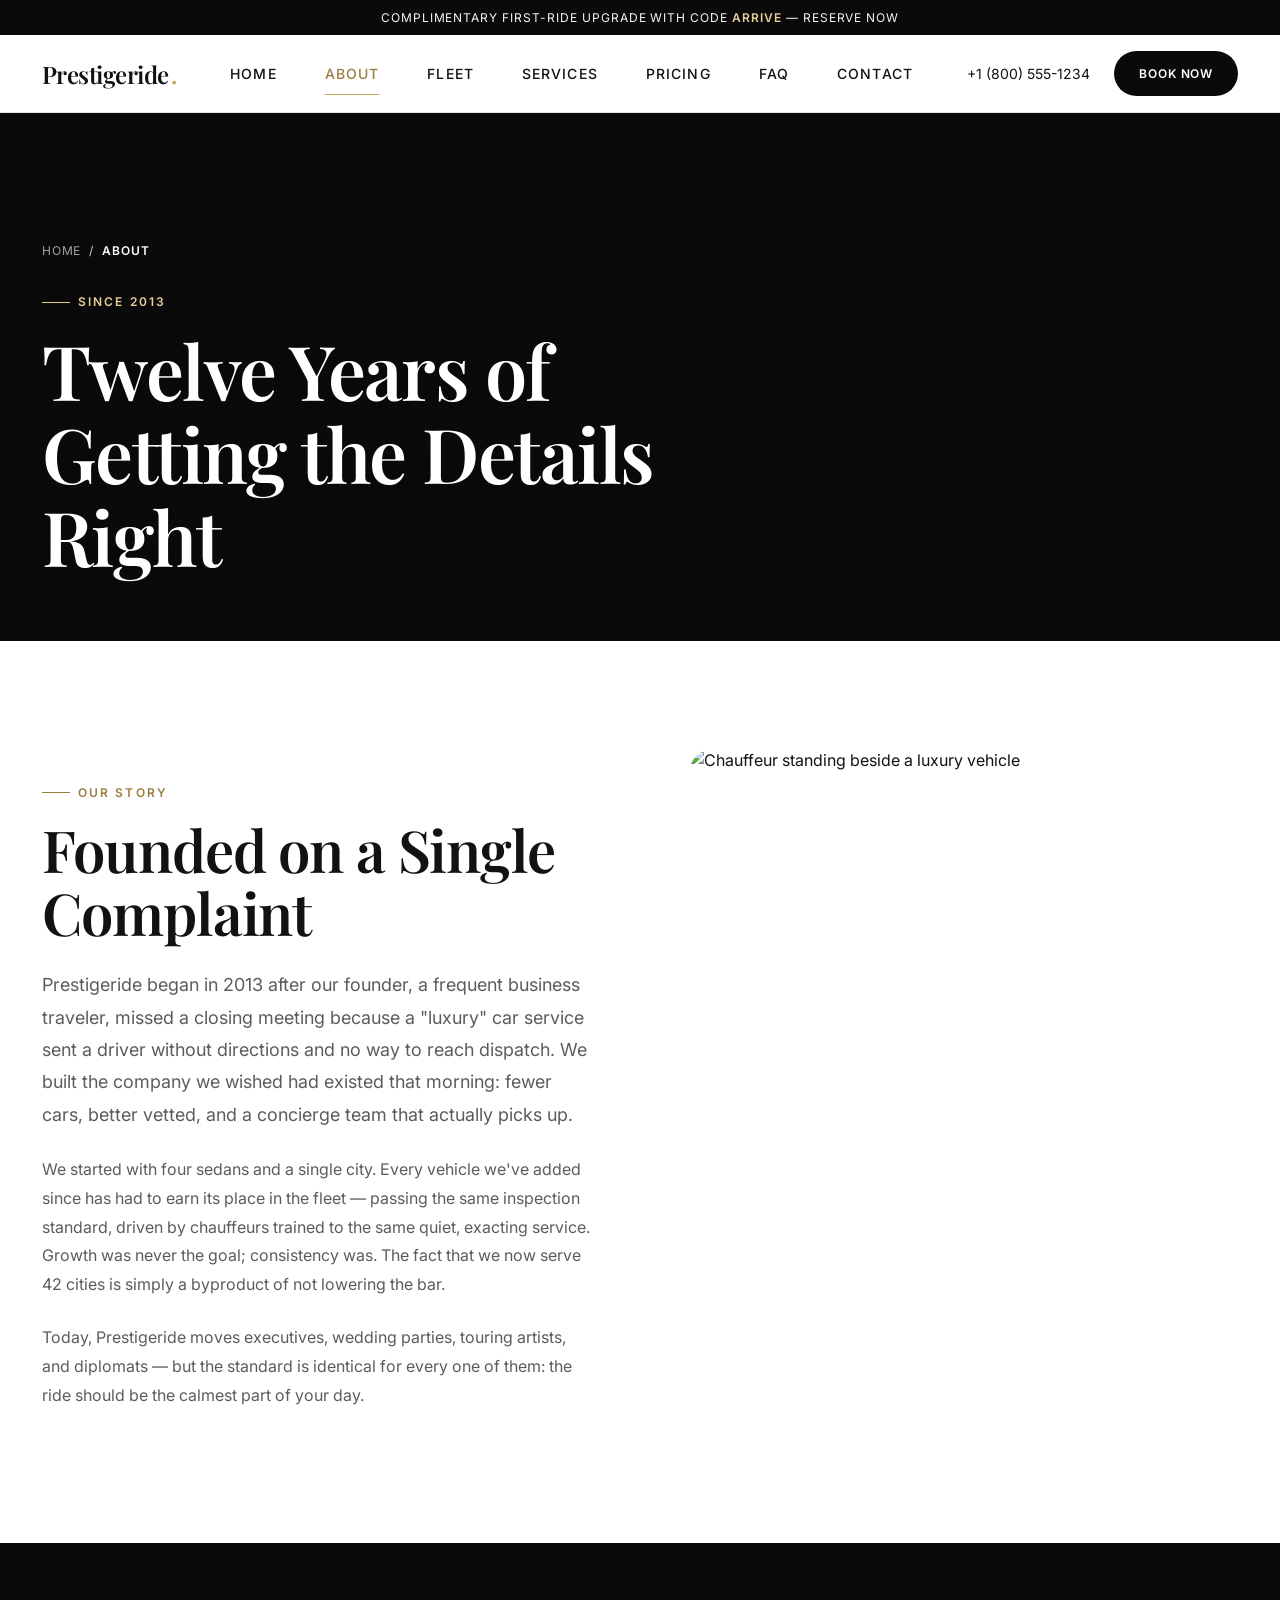
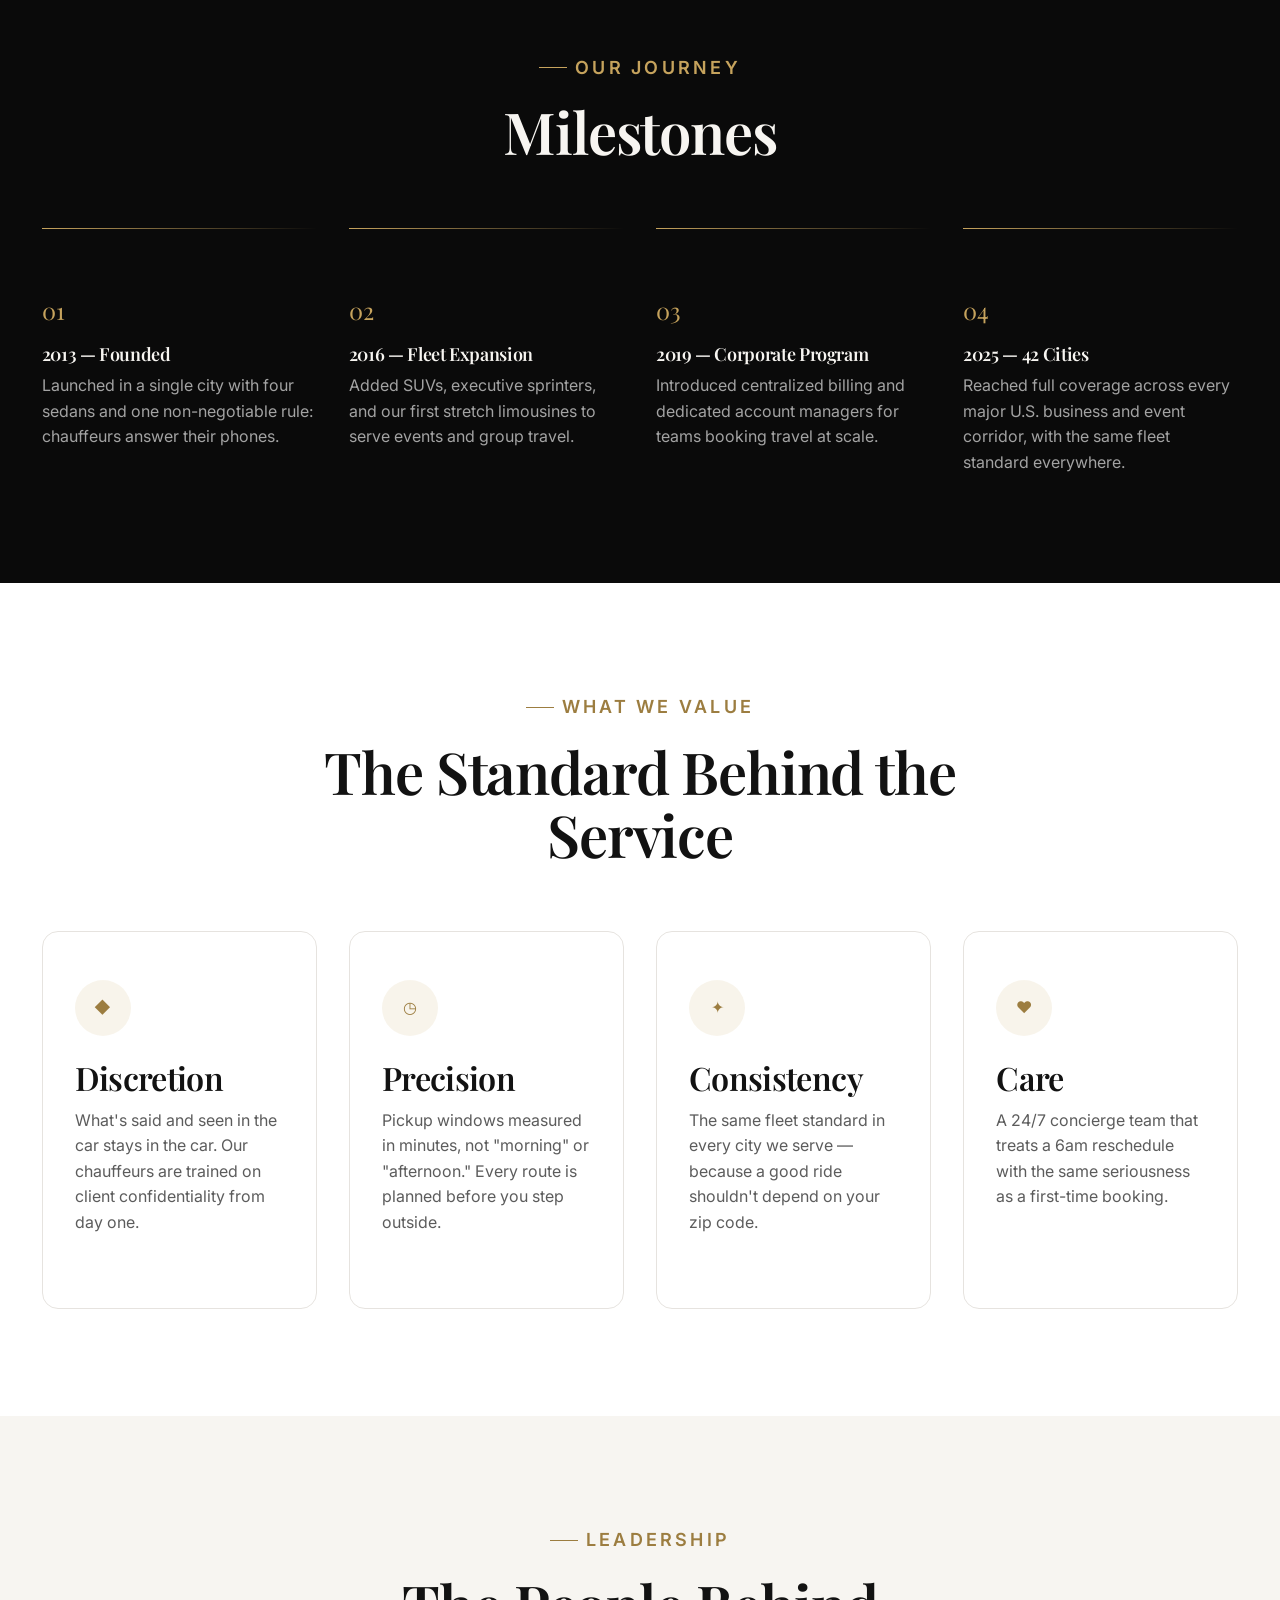
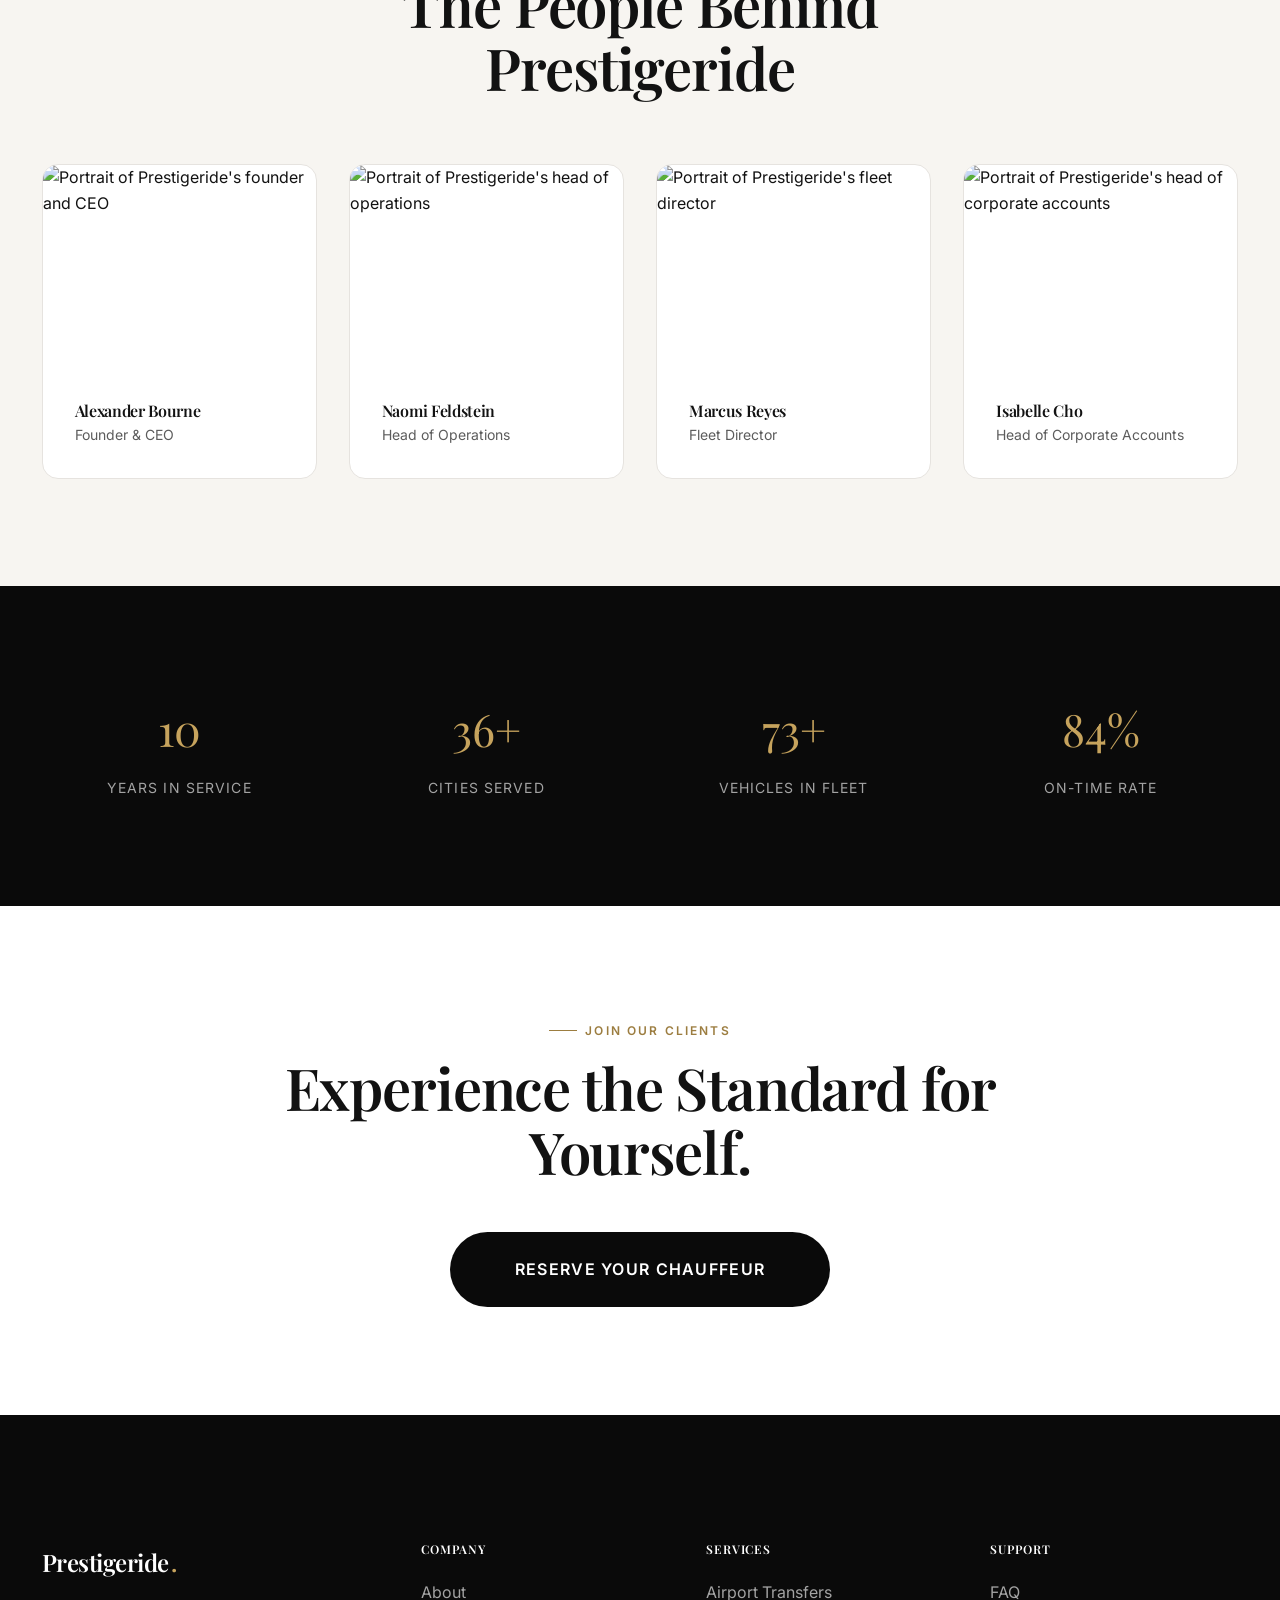
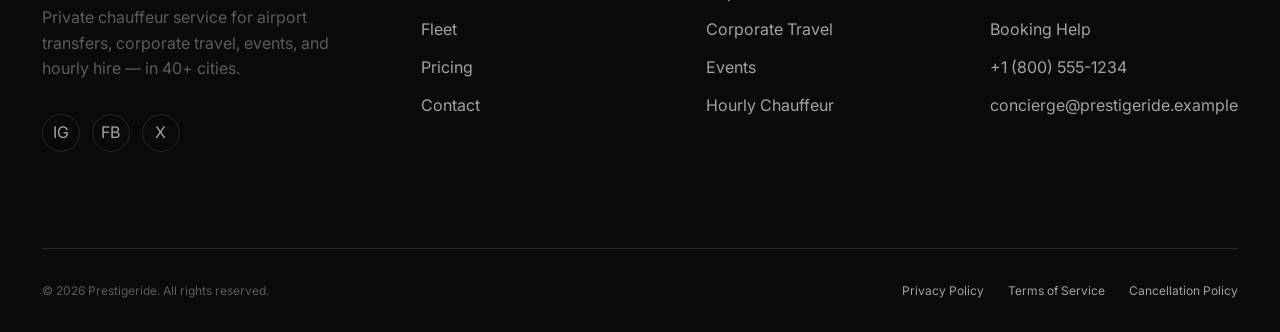
==== commit faaa2e45: "Updated responsive navbar and homepage" ====
--- a/about.html
+++ b/about.html
@@ -3,8 +3,8 @@
 <head>
   <meta charset="UTF-8" />
   <meta name="viewport" content="width=device-width, initial-scale=1.0" />
-  <title>About Aureline — Twelve Years of Precision Chauffeuring</title>
-  <meta name="description" content="Learn how Aureline became a private chauffeur standard trusted by executives, hospitality groups, and private clients across 40+ cities." />
+  <title>About Prestigeride — Twelve Years of Precision Chauffeuring</title>
+  <meta name="description" content="Learn how Prestigeride became a private chauffeur standard trusted by executives, hospitality groups, and private clients across 40+ cities." />
   <link rel="canonical" href="about.html" />
 
   <link rel="preconnect" href="https://fonts.googleapis.com" />
@@ -25,7 +25,7 @@
 
   <header class="site-header">
     <nav class="nav container" aria-label="Primary">
-      <a href="index.html" class="nav__logo">AURELINE<span>.</span></a>
+      <a href="index.html" class="nav__logo">Prestigeride<span>.</span></a>
       <button class="nav__toggle" aria-expanded="false" aria-controls="nav-links" aria-label="Toggle navigation menu">
         <span></span><span></span><span></span>
       </button>
@@ -75,13 +75,13 @@
             <p class="eyebrow">Our Story</p>
             <h2 id="story-heading">Founded on a Single Complaint</h2>
             <p style="font-size:var(--fs-lg); margin-top:var(--space-5); line-height:var(--lh-relaxed);">
-              Aureline began in 2013 after our founder, a frequent business traveler, missed a closing meeting because a "luxury" car service sent a driver without directions and no way to reach dispatch. We built the company we wished had existed that morning: fewer cars, better vetted, and a concierge team that actually picks up.
+              Prestigeride began in 2013 after our founder, a frequent business traveler, missed a closing meeting because a "luxury" car service sent a driver without directions and no way to reach dispatch. We built the company we wished had existed that morning: fewer cars, better vetted, and a concierge team that actually picks up.
             </p>
             <p style="margin-top:var(--space-5); line-height:var(--lh-relaxed);">
               We started with four sedans and a single city. Every vehicle we've added since has had to earn its place in the fleet — passing the same inspection standard, driven by chauffeurs trained to the same quiet, exacting service. Growth was never the goal; consistency was. The fact that we now serve 42 cities is simply a byproduct of not lowering the bar.
             </p>
             <p style="margin-top:var(--space-5); line-height:var(--lh-relaxed);">
-              Today, Aureline moves executives, wedding parties, touring artists, and diplomats — but the standard is identical for every one of them: the ride should be the calmest part of your day.
+              Today, Prestigeride moves executives, wedding parties, touring artists, and diplomats — but the standard is identical for every one of them: the ride should be the calmest part of your day.
             </p>
           </div>
           <div data-reveal="zoom" style="border-radius:var(--radius-xl); overflow:hidden; aspect-ratio:4/5;">
@@ -156,32 +156,32 @@
       <div class="container">
         <div class="section-header section-header--center" data-reveal>
           <p class="eyebrow">Leadership</p>
-          <h2 id="leadership-heading">The People Behind Aureline</h2>
+          <h2 id="leadership-heading">The People Behind Prestigeride</h2>
         </div>
         <div class="grid grid--4">
           <div class="card" data-reveal data-reveal-delay="1">
-            <div class="card__media"><img src="https://images.unsplash.com/photo-1519085360753-af0119f7cbe7?q=80&w=500&auto=format&fit=crop" alt="Portrait of Aureline's founder and CEO" loading="lazy" /></div>
+            <div class="card__media"><img src="https://images.unsplash.com/photo-1519085360753-af0119f7cbe7?q=80&w=500&auto=format&fit=crop" alt="Portrait of Prestigeride's founder and CEO" loading="lazy" /></div>
             <div class="card__body">
               <h3 style="font-size:var(--fs-base);">Alexander Bourne</h3>
               <p style="font-size:var(--fs-sm); margin-top:var(--space-1);">Founder &amp; CEO</p>
             </div>
           </div>
           <div class="card" data-reveal data-reveal-delay="2">
-            <div class="card__media"><img src="https://images.unsplash.com/photo-1573497161161-c3e73707e25c?q=80&w=500&auto=format&fit=crop" alt="Portrait of Aureline's head of operations" loading="lazy" /></div>
+            <div class="card__media"><img src="https://images.unsplash.com/photo-1573497161161-c3e73707e25c?q=80&w=500&auto=format&fit=crop" alt="Portrait of Prestigeride's head of operations" loading="lazy" /></div>
             <div class="card__body">
               <h3 style="font-size:var(--fs-base);">Naomi Feldstein</h3>
               <p style="font-size:var(--fs-sm); margin-top:var(--space-1);">Head of Operations</p>
             </div>
           </div>
           <div class="card" data-reveal data-reveal-delay="3">
-            <div class="card__media"><img src="https://images.unsplash.com/photo-1581065178047-8ee15951ede6?q=80&w=500&auto=format&fit=crop" alt="Portrait of Aureline's fleet director" loading="lazy" /></div>
+            <div class="card__media"><img src="https://images.unsplash.com/photo-1581065178047-8ee15951ede6?q=80&w=500&auto=format&fit=crop" alt="Portrait of Prestigeride's fleet director" loading="lazy" /></div>
             <div class="card__body">
               <h3 style="font-size:var(--fs-base);">Marcus Reyes</h3>
               <p style="font-size:var(--fs-sm); margin-top:var(--space-1);">Fleet Director</p>
             </div>
           </div>
           <div class="card" data-reveal data-reveal-delay="4">
-            <div class="card__media"><img src="https://images.unsplash.com/photo-1614786269829-d24616faf56d?q=80&w=500&auto=format&fit=crop" alt="Portrait of Aureline's head of corporate accounts" loading="lazy" /></div>
+            <div class="card__media"><img src="https://images.unsplash.com/photo-1614786269829-d24616faf56d?q=80&w=500&auto=format&fit=crop" alt="Portrait of Prestigeride's head of corporate accounts" loading="lazy" /></div>
             <div class="card__body">
               <h3 style="font-size:var(--fs-base);">Isabelle Cho</h3>
               <p style="font-size:var(--fs-sm); margin-top:var(--space-1);">Head of Corporate Accounts</p>
@@ -231,12 +231,12 @@
     <div class="container">
       <div class="footer__top">
         <div class="footer__brand">
-          <a href="index.html" class="nav__logo">AURELINE<span>.</span></a>
+          <a href="index.html" class="nav__logo">Prestigeride<span>.</span></a>
           <p>Private chauffeur service for airport transfers, corporate travel, events, and hourly hire — in 40+ cities.</p>
           <div class="footer__social">
-            <a href="#" aria-label="Aureline on Instagram">IG</a>
-            <a href="#" aria-label="Aureline on Facebook">FB</a>
-            <a href="#" aria-label="Aureline on X">X</a>
+            <a href="#" aria-label="Prestigeride on Instagram">IG</a>
+            <a href="#" aria-label="Prestigeride on Facebook">FB</a>
+            <a href="#" aria-label="Prestigeride on X">X</a>
           </div>
         </div>
         <div>
@@ -263,12 +263,12 @@
             <a href="faq.html">FAQ</a>
             <a href="contact.html">Booking Help</a>
             <a href="tel:+18005551234">+1 (800) 555-1234</a>
-            <a href="mailto:concierge@aureline.example">concierge@aureline.example</a>
+            <a href="mailto:concierge@prestigeride.example">concierge@prestigeride.example</a>
           </div>
         </div>
       </div>
       <div class="footer__bottom">
-        <p>&copy; <span id="current-year">2026</span> Aureline. All rights reserved.</p>
+        <p>&copy; <span id="current-year">2026</span> Prestigeride. All rights reserved.</p>
         <div class="footer__legal">
           <a href="#">Privacy Policy</a>
           <a href="#">Terms of Service</a>
--- a/assets/css/components.css
+++ b/assets/css/components.css
@@ -661,6 +661,69 @@
   font-weight: 700;
 }
 
+/* ---- Trust grid (hero indicators) ---- */
+
+.trust-grid {
+  display: grid;
+  grid-template-columns: repeat(3, 1fr);
+  gap: var(--space-6) var(--space-7);
+  border-top: 1px solid var(--color-border-dark);
+  padding-top: var(--space-6);
+}
+
+.trust-item {
+  display: flex;
+  align-items: center;
+  gap: var(--space-4);
+}
+
+.trust-item__icon {
+  flex-shrink: 0;
+  width: 44px;
+  height: 44px;
+  border-radius: 50%;
+  display: flex;
+  align-items: center;
+  justify-content: center;
+  background: rgba(198, 163, 93, 0.1);
+  border: 1px solid rgba(198, 163, 93, 0.3);
+  color: var(--gold);
+  transition: transform var(--duration-fast) var(--ease-premium),
+    background var(--duration-fast) var(--ease-premium),
+    border-color var(--duration-fast) var(--ease-premium);
+}
+
+.trust-item:hover .trust-item__icon {
+  transform: translateY(-3px);
+  background: rgba(198, 163, 93, 0.18);
+  border-color: var(--gold);
+}
+
+.trust-item__title {
+  font-size: var(--fs-sm);
+  font-weight: 600;
+  color: var(--white);
+  line-height: var(--lh-snug);
+}
+
+.trust-item__sub {
+  font-size: var(--fs-xs);
+  color: var(--gray-400);
+  margin-top: 2px;
+}
+
+@media (max-width: 900px) {
+  .trust-grid {
+    grid-template-columns: repeat(2, 1fr);
+  }
+}
+
+@media (max-width: 560px) {
+  .trust-grid {
+    grid-template-columns: 1fr;
+  }
+}
+
 /* ---- Stats ---- */
 
 .stats {
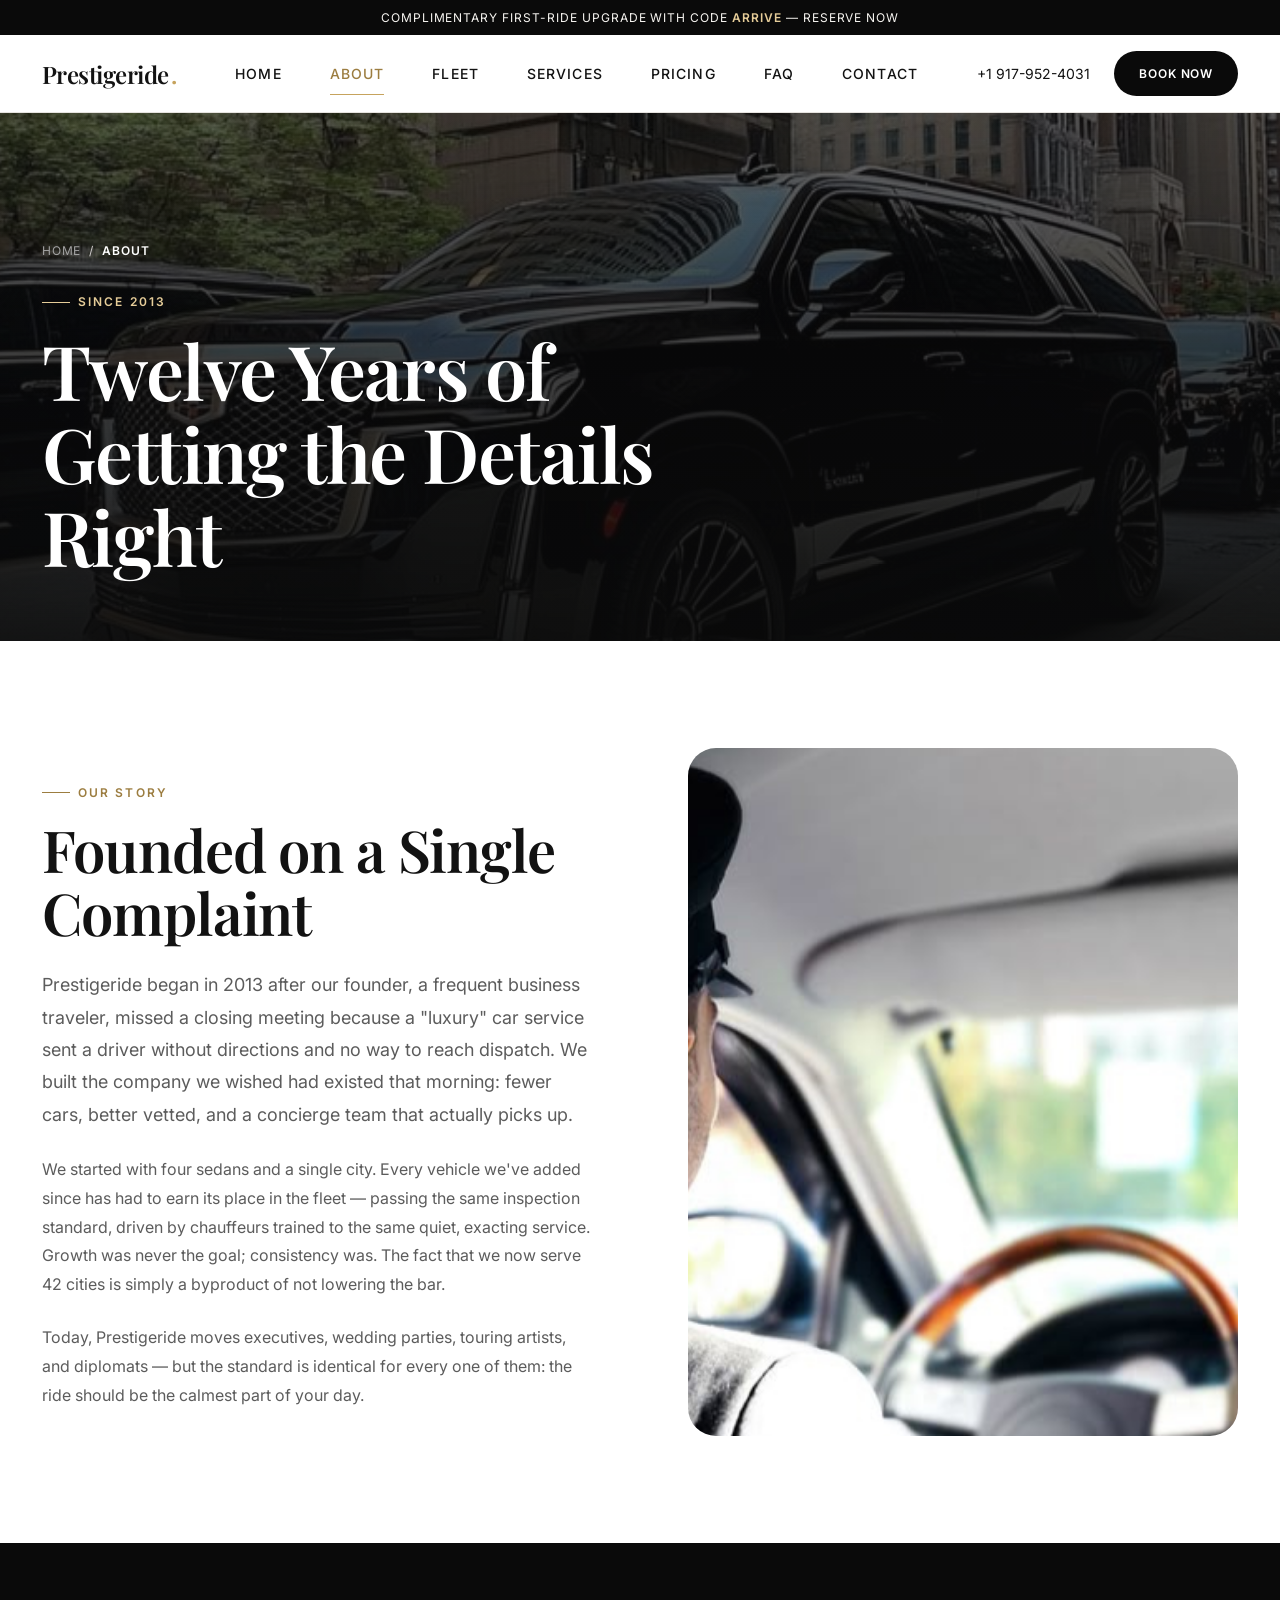
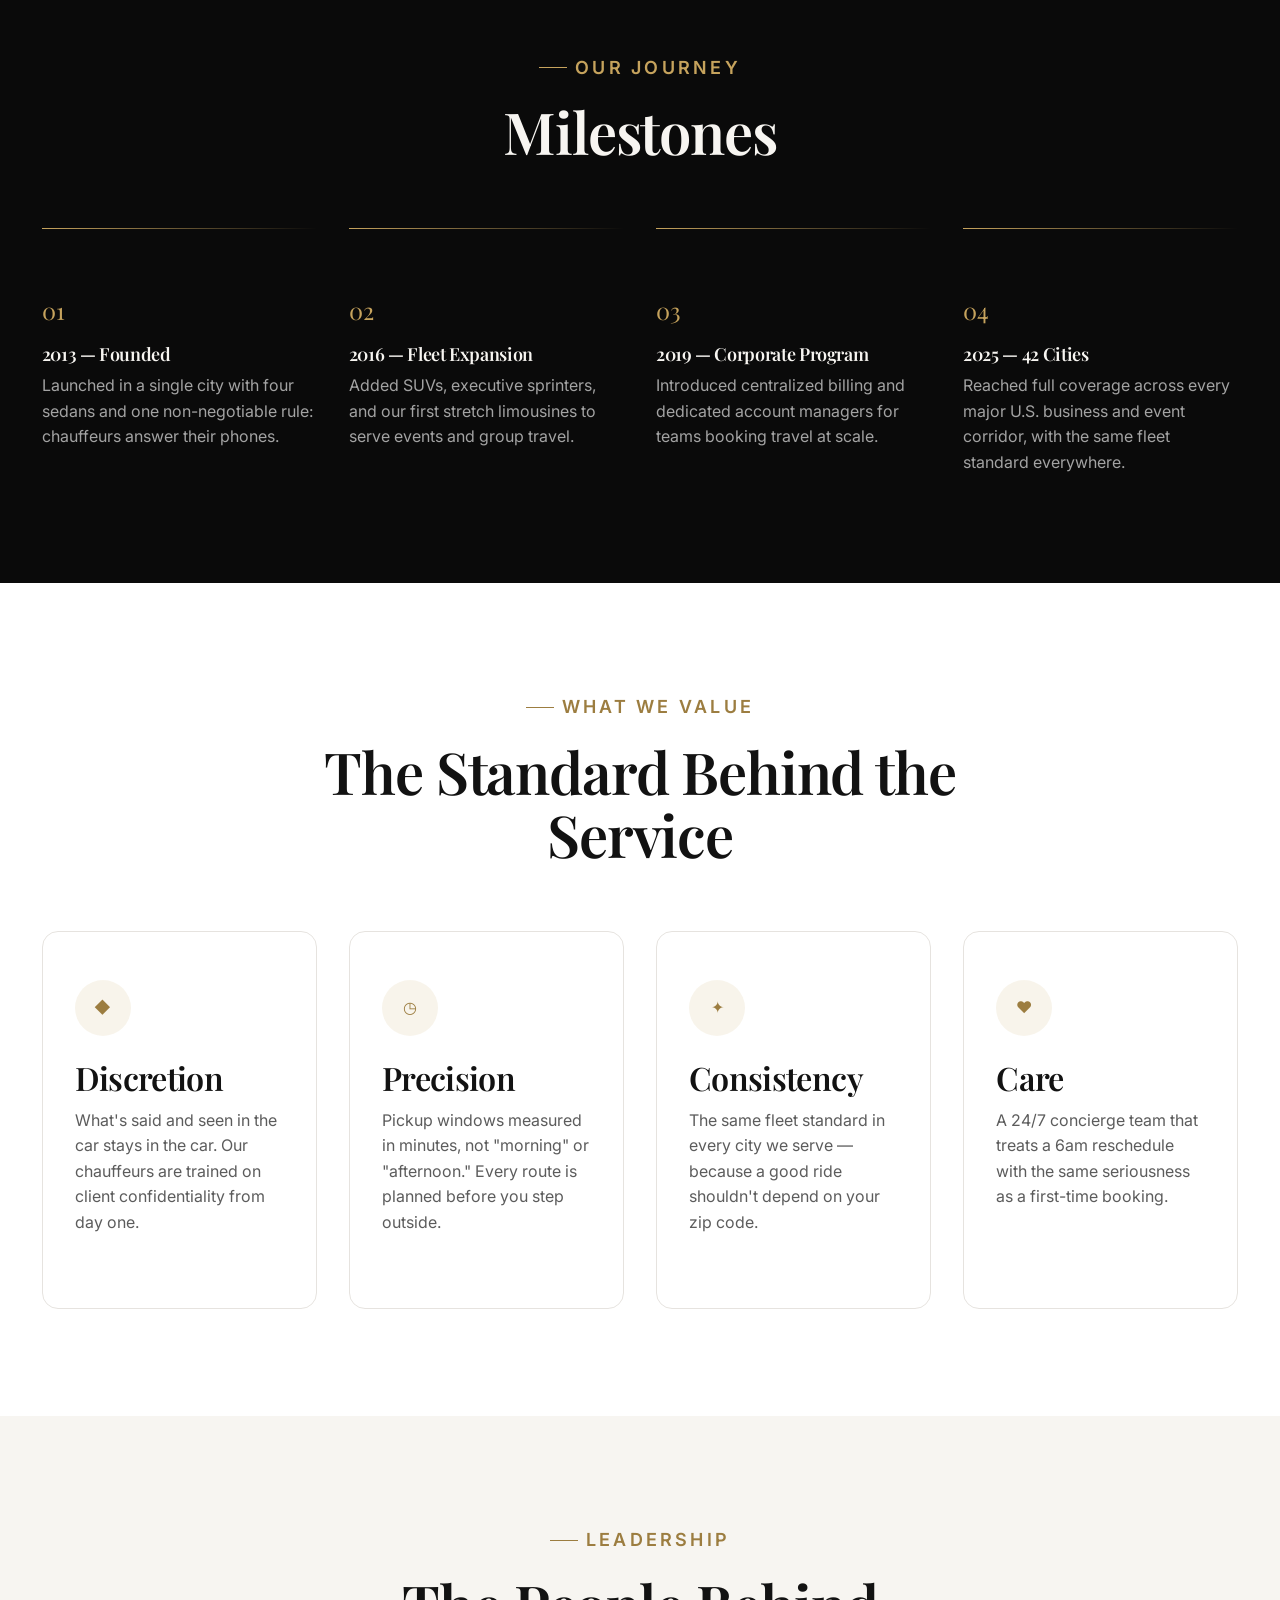
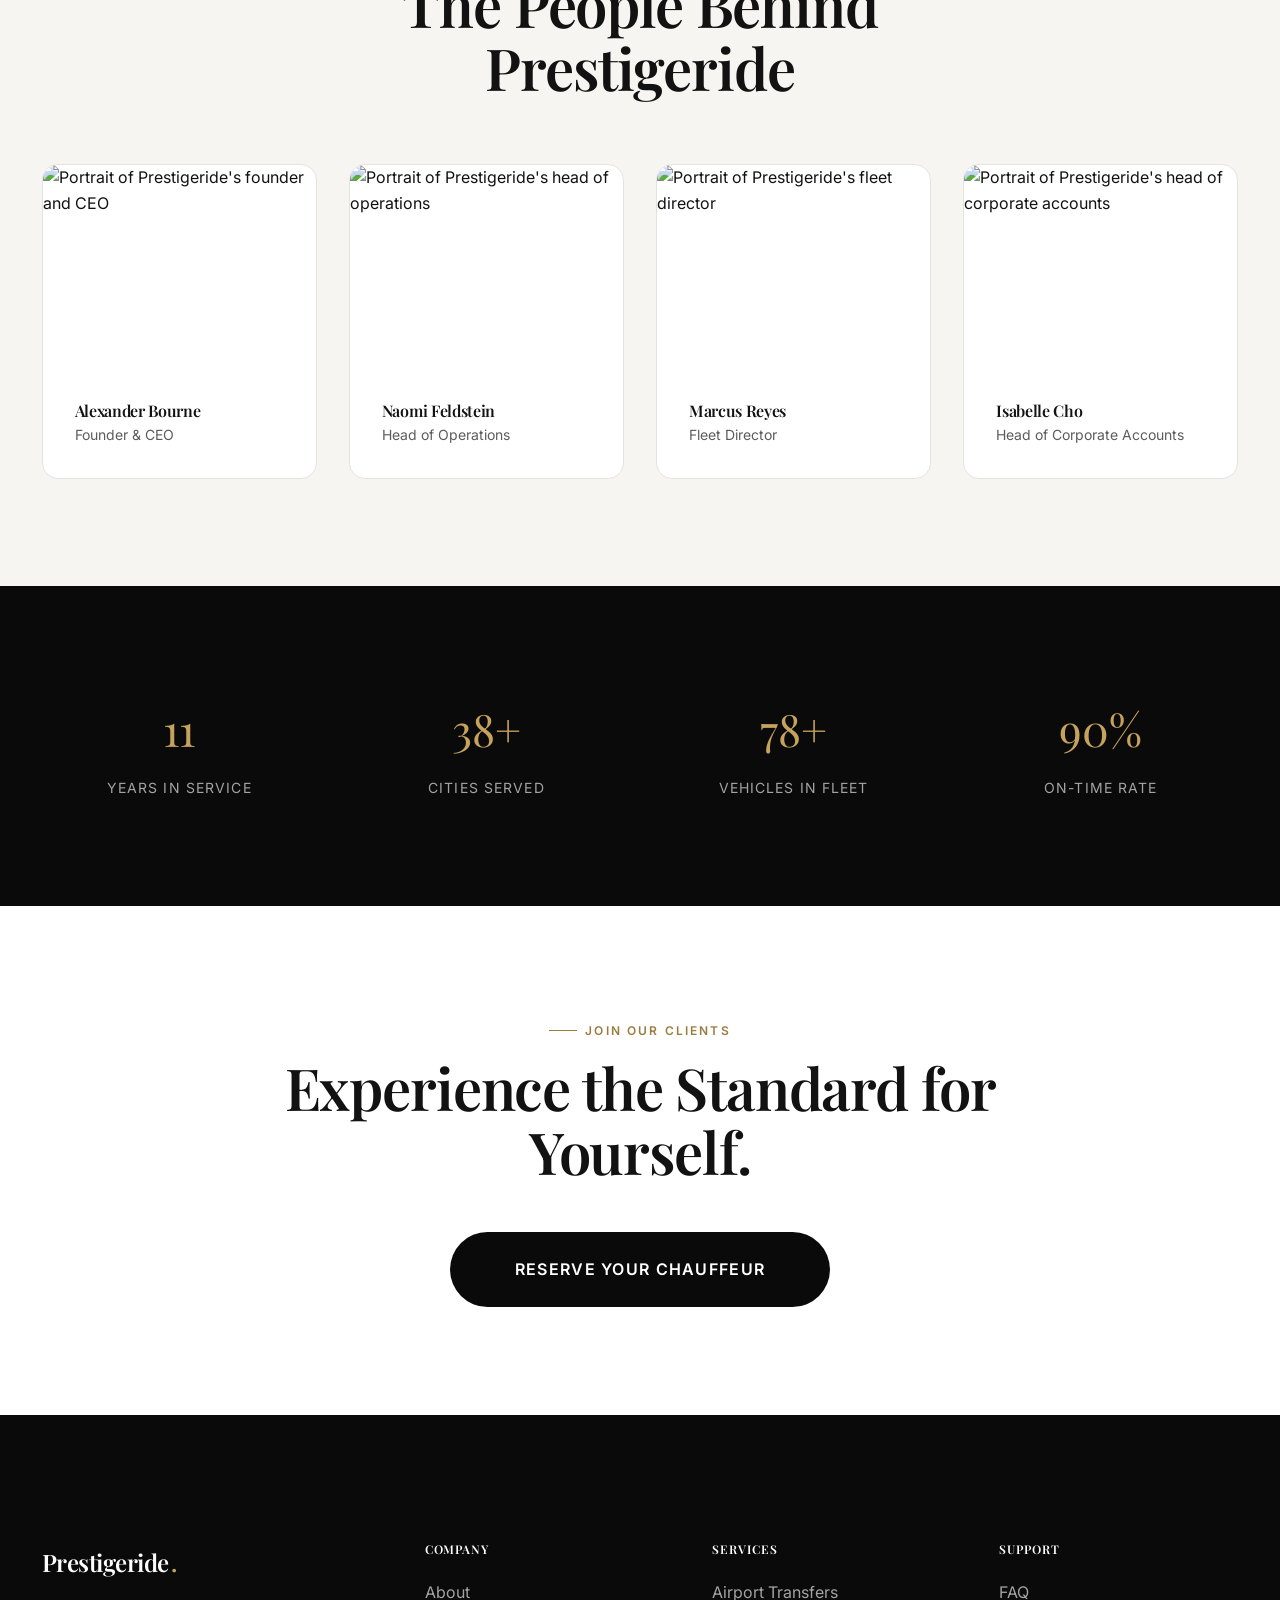
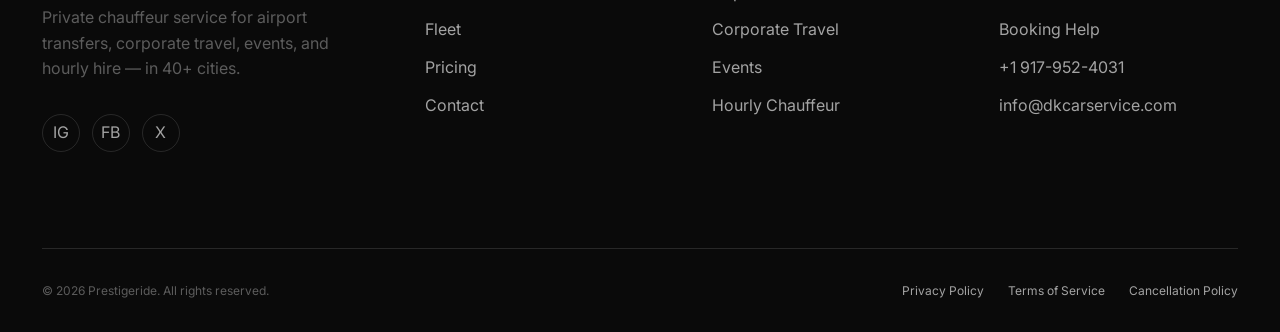
==== commit a4781850: "Describe your changes" ====
--- a/about.html
+++ b/about.html
@@ -38,12 +38,12 @@
         <a href="faq.html">FAQ</a>
         <a href="contact.html">Contact</a>
         <div class="nav__links-extra">
-          <a href="tel:+18005551234">+1 (800) 555-1234</a>
+          <a href="tel:+19179524031">+1 917-952-4031</a>
           <a href="contact.html" class="btn btn--primary">Book Now</a>
         </div>
       </div>
       <div class="nav__actions">
-        <a href="tel:+18005551234" class="fs-sm">+1 (800) 555-1234</a>
+        <a href="tel:+19179524031" class="fs-sm">+1 917-952-4031</a>
         <a href="contact.html" class="btn btn--dark btn--sm">Book Now</a>
       </div>
     </nav>
@@ -53,7 +53,7 @@
     <!-- ================= PAGE HERO ================= -->
     <section style="position:relative; min-height:56vh; display:flex; align-items:flex-end; overflow:hidden; background:var(--black);">
       <div style="position:absolute; inset:0;">
-        <img src="https://images.unsplash.com/photo-1629820408206-e9fc918abf63?q=80&w=2000&auto=format&fit=crop" alt="Interior detail of a luxury chauffeured vehicle" data-parallax="0.15" style="width:100%; height:132%; object-fit:cover; opacity:0.6;" />
+        <img src="assets/img/scenes/escalade-nyc-street.png" alt="Black Cadillac Escalade waiting on a Manhattan street" data-parallax="0.15" style="width:100%; height:132%; object-fit:cover; opacity:0.6;" />
         <div style="position:absolute; inset:0; background:linear-gradient(180deg, rgba(10,10,10,0.35) 0%, rgba(10,10,10,0.9) 100%);"></div>
       </div>
       <div class="container" style="position:relative; z-index:1; padding-top:var(--space-10); padding-bottom:var(--space-8); color:var(--white);">
@@ -85,7 +85,7 @@
             </p>
           </div>
           <div data-reveal="zoom" style="border-radius:var(--radius-xl); overflow:hidden; aspect-ratio:4/5;">
-            <img src="https://images.unsplash.com/photo-1449965408869-eaa3f722e40d?q=80&w=1000&auto=format&fit=crop" alt="Chauffeur standing beside a luxury vehicle" loading="lazy" style="width:100%; height:100%; object-fit:cover;" />
+            <img src="assets/img/scenes/chauffeur-driving.png" alt="Uniformed chauffeur at the wheel of a chauffeured sedan" loading="lazy" style="width:100%; height:100%; object-fit:cover;" />
           </div>
         </div>
       </div>
@@ -262,8 +262,8 @@
           <div class="footer__links">
             <a href="faq.html">FAQ</a>
             <a href="contact.html">Booking Help</a>
-            <a href="tel:+18005551234">+1 (800) 555-1234</a>
-            <a href="mailto:concierge@prestigeride.example">concierge@prestigeride.example</a>
+            <a href="tel:+19179524031">+1 917-952-4031</a>
+            <a href="mailto:info@dkcarservice.com">info@dkcarservice.com</a>
           </div>
         </div>
       </div>
--- a/assets/css/components.css
+++ b/assets/css/components.css
@@ -118,6 +118,12 @@
     opacity var(--duration-fast) var(--ease-premium);
 }
 
+/* When the off-canvas menu is open it sits behind the toggle on a black
+   background — turn the bars white so the close (X) stays visible. */
+.nav__toggle[aria-expanded="true"] span {
+  background: var(--white);
+}
+
 .nav__toggle[aria-expanded="true"] span:nth-child(1) {
   transform: translateY(7px) rotate(45deg);
 }
@@ -135,9 +141,20 @@
     display: flex;
   }
 
+  /* backdrop-filter makes .site-header the containing block for any
+     position:fixed descendant, which would trap the off-canvas menu inside
+     the header row. Drop the blur (and keep the header fully opaque) on mobile
+     so the fixed menu covers the whole viewport. */
+  .site-header {
+    background: var(--white);
+    backdrop-filter: none;
+    -webkit-backdrop-filter: none;
+  }
+
   .nav__links {
     position: fixed;
     inset: 0;
+    height: 100dvh;
     background: var(--black);
     flex-direction: column;
     justify-content: center;
@@ -483,8 +500,29 @@
   transform: scale(1.06);
 }
 
+/* Studio cutout vehicle shots sit on white and are never cropped */
+.fleet-card__media--vehicle {
+  background: var(--white);
+  display: flex;
+  align-items: center;
+  justify-content: center;
+}
+
+.fleet-card__media--vehicle img {
+  object-fit: contain;
+  padding: var(--space-4);
+}
+
 .fleet-card__body {
   padding: var(--space-6);
+}
+
+.fleet-card__model {
+  margin-top: var(--space-2);
+  font-size: var(--fs-xs);
+  letter-spacing: var(--ls-wide);
+  text-transform: uppercase;
+  color: var(--gold-light);
 }
 
 .fleet-card__meta {
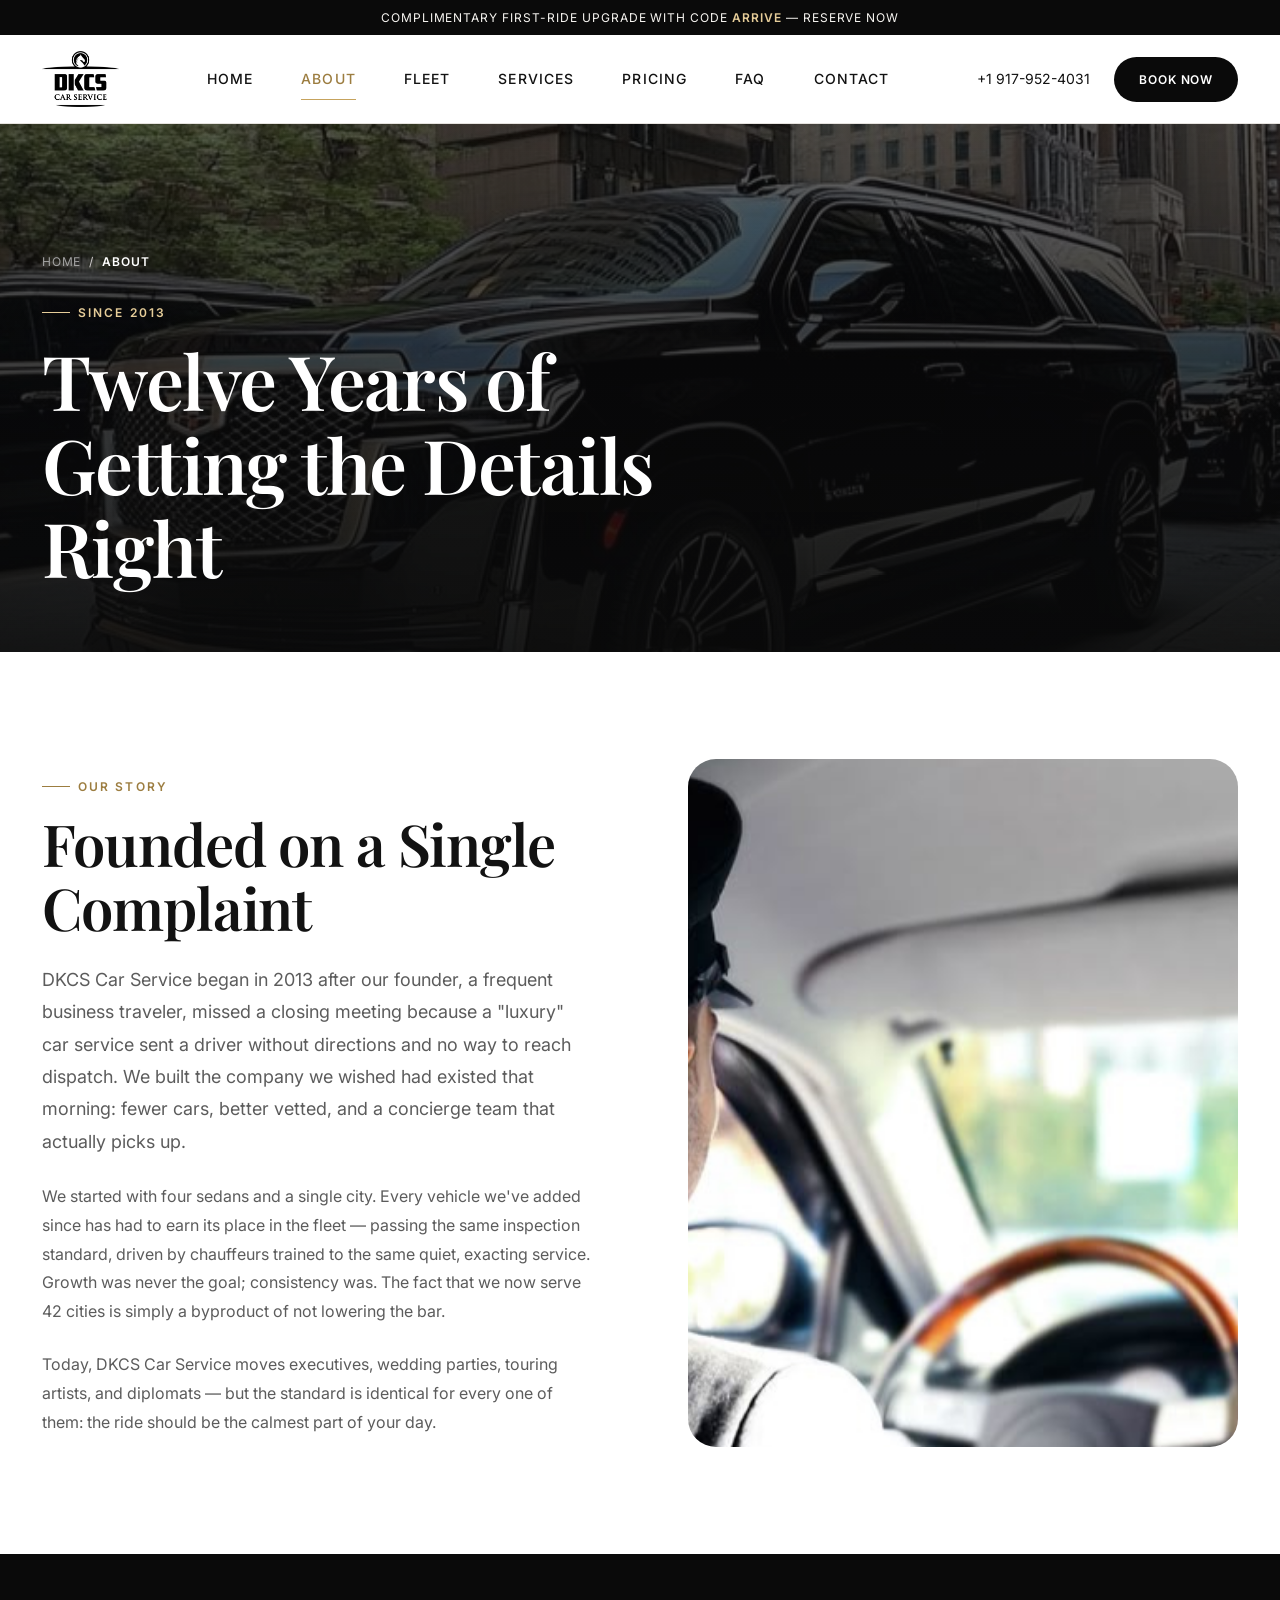
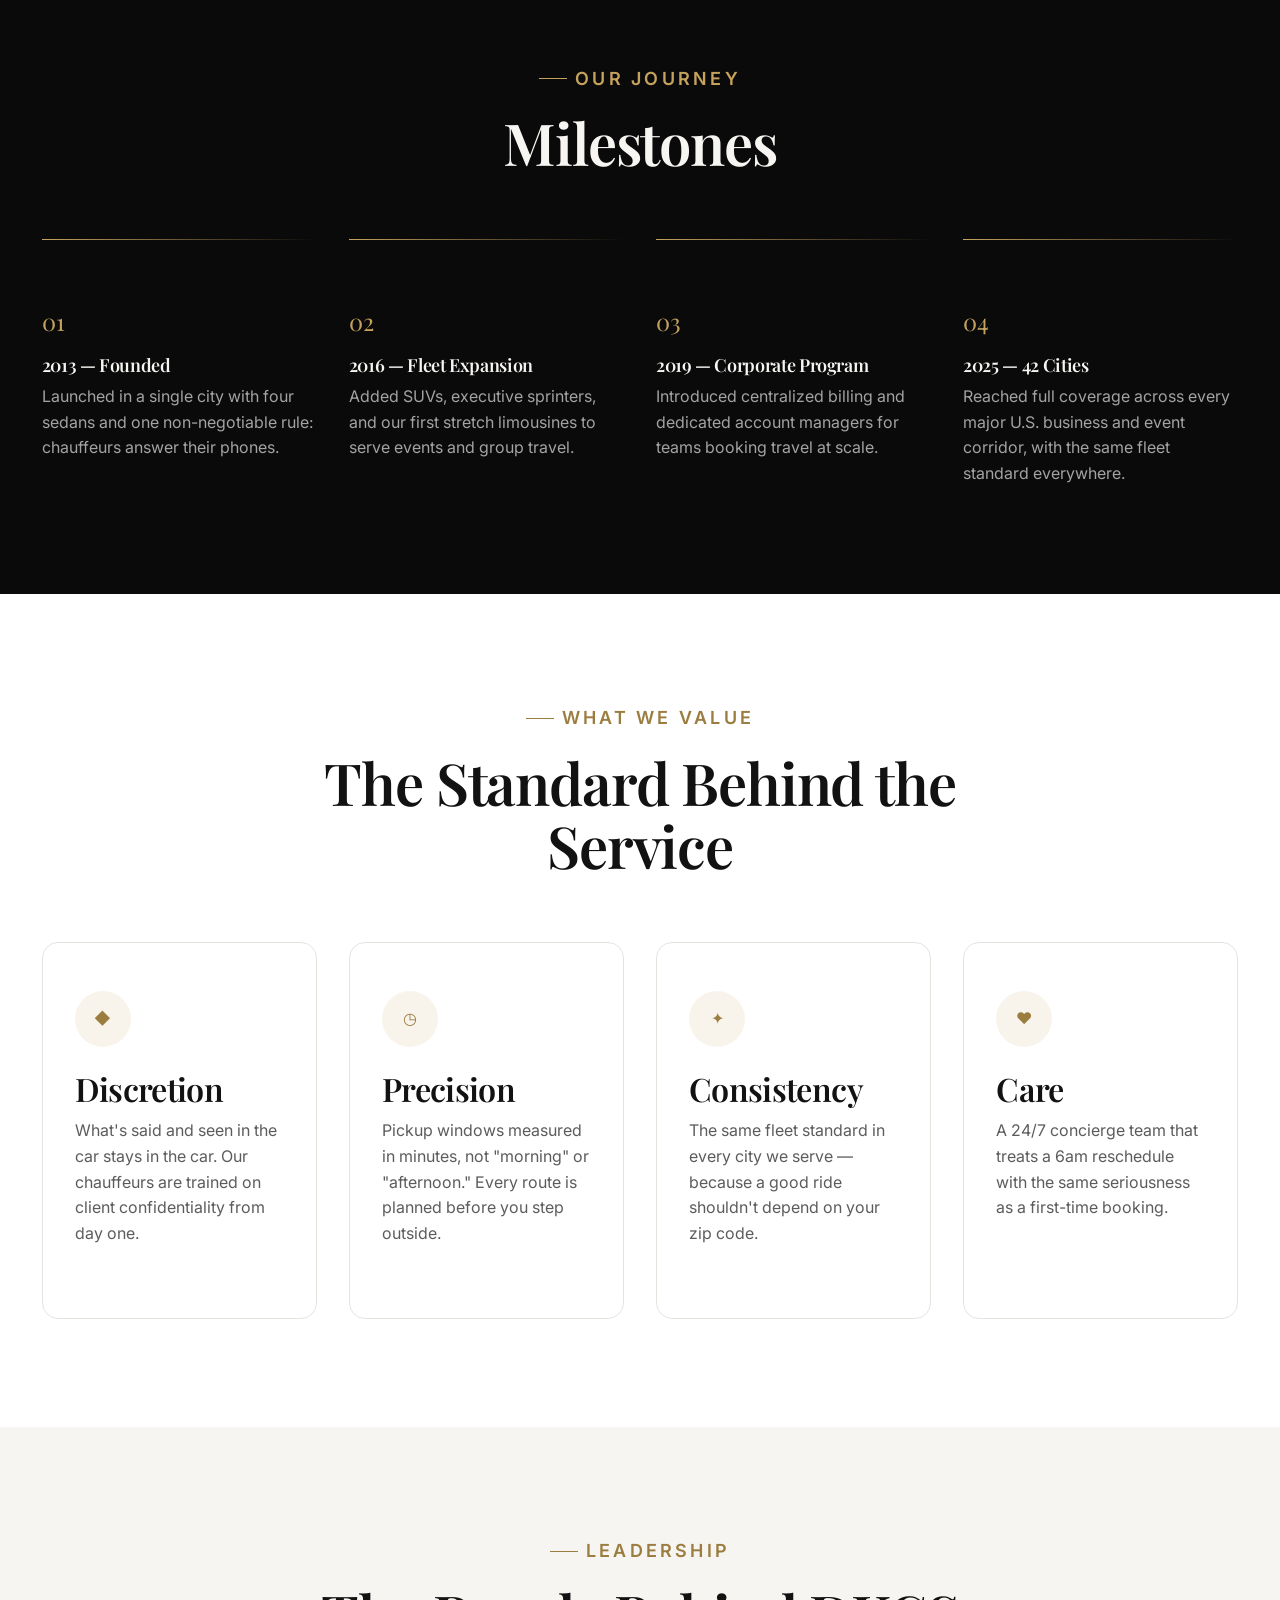
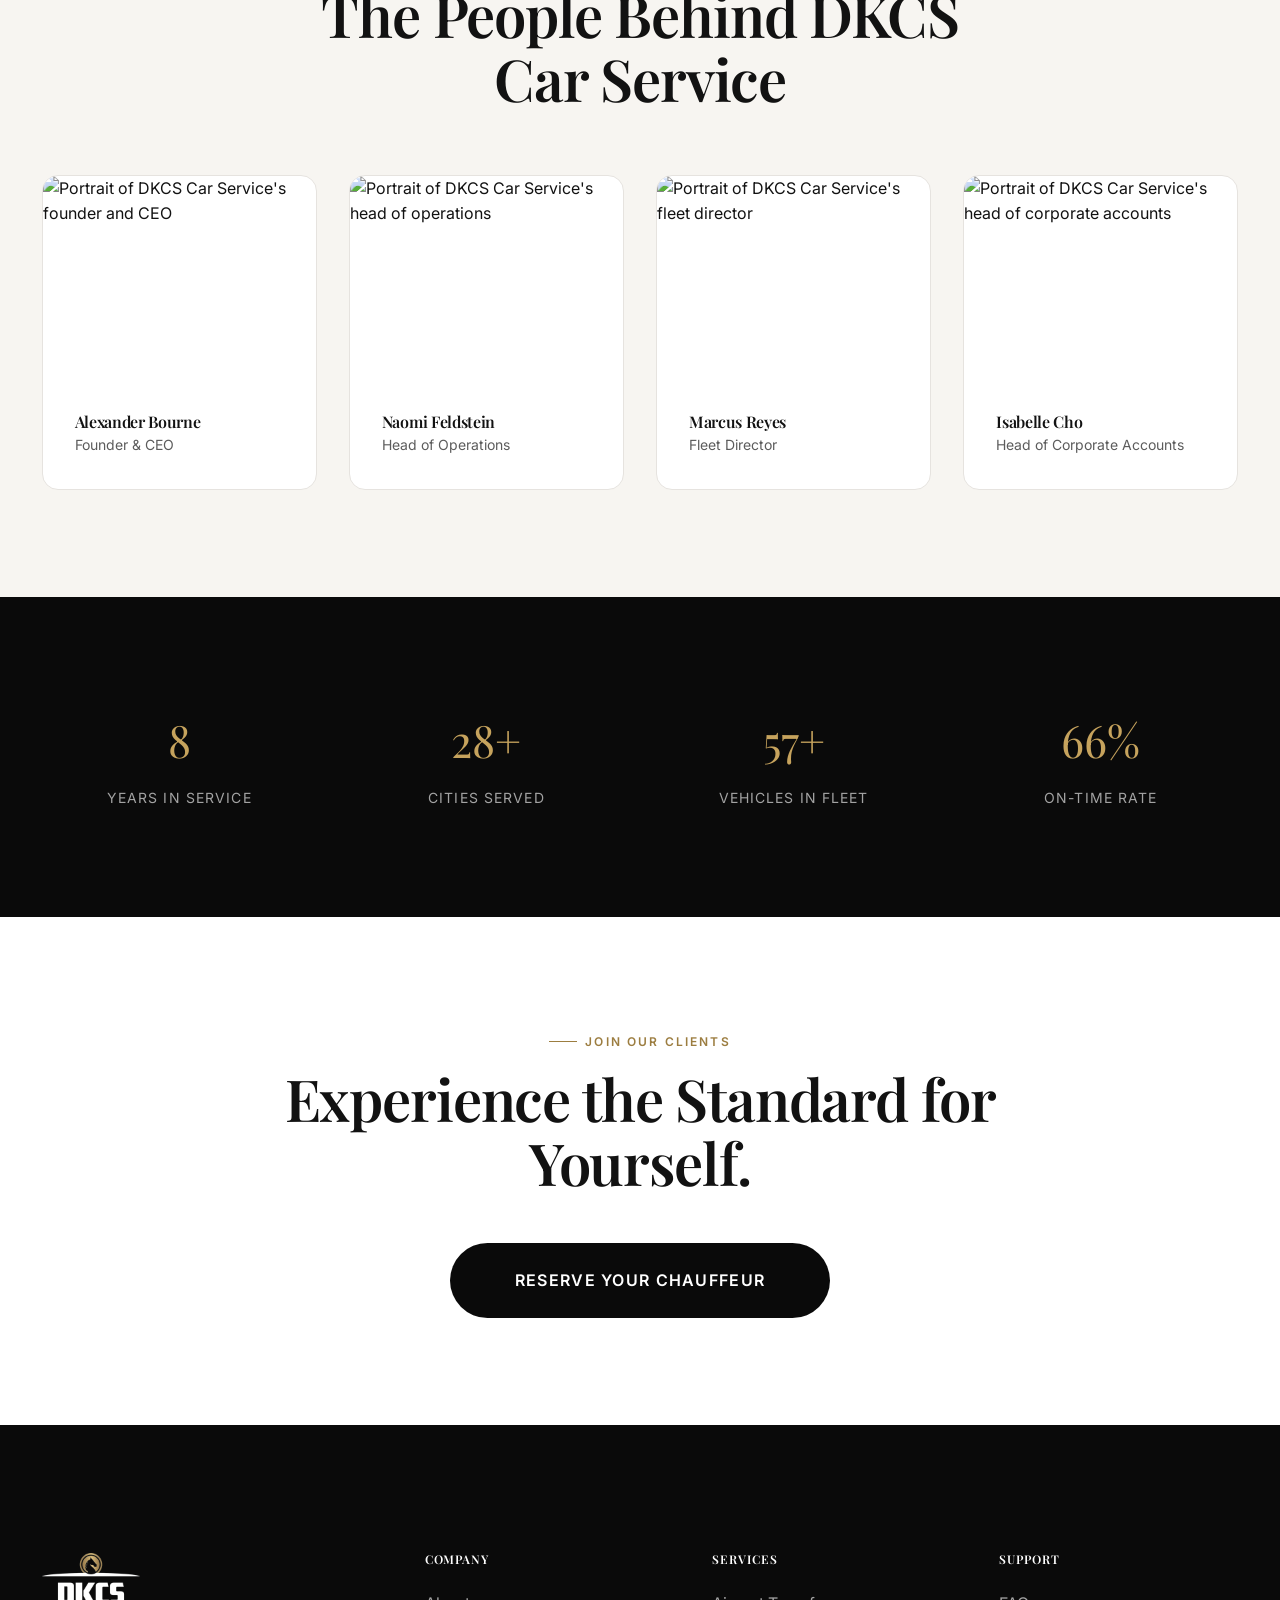
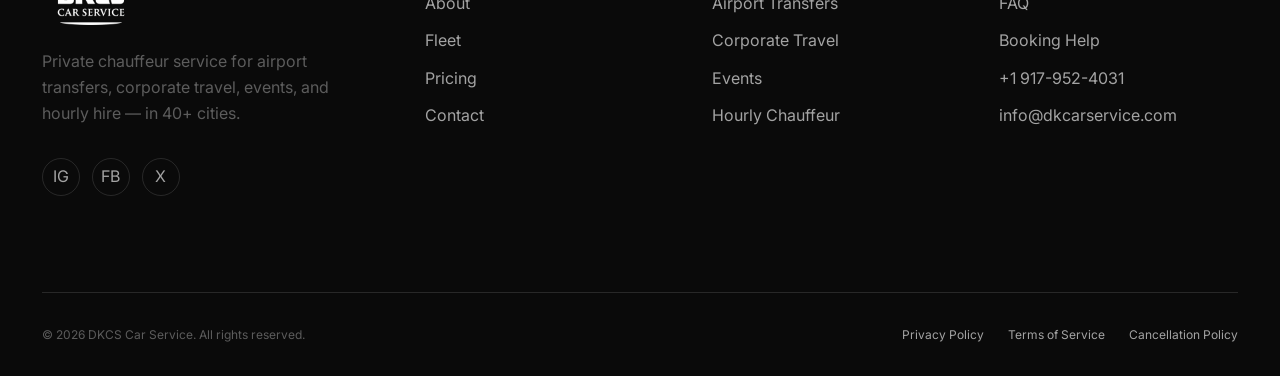
==== commit 2250d928: "Describe your changes" ====
--- a/about.html
+++ b/about.html
@@ -3,9 +3,14 @@
 <head>
   <meta charset="UTF-8" />
   <meta name="viewport" content="width=device-width, initial-scale=1.0" />
-  <title>About Prestigeride — Twelve Years of Precision Chauffeuring</title>
-  <meta name="description" content="Learn how Prestigeride became a private chauffeur standard trusted by executives, hospitality groups, and private clients across 40+ cities." />
+  <title>About DKCS Car Service — Twelve Years of Precision Chauffeuring</title>
+  <meta name="description" content="Learn how DKCS Car Service became a private chauffeur standard trusted by executives, hospitality groups, and private clients across 40+ cities." />
   <link rel="canonical" href="about.html" />
+
+  <link rel="icon" type="image/png" sizes="32x32" href="assets/img/logo/favicon-32.png" />
+  <link rel="icon" type="image/png" sizes="512x512" href="assets/img/logo/favicon-512.png" />
+  <link rel="apple-touch-icon" sizes="180x180" href="assets/img/logo/favicon-180.png" />
+  <meta name="theme-color" content="#101010" />
 
   <link rel="preconnect" href="https://fonts.googleapis.com" />
   <link rel="preconnect" href="https://fonts.gstatic.com" crossorigin />
@@ -25,7 +30,7 @@
 
   <header class="site-header">
     <nav class="nav container" aria-label="Primary">
-      <a href="index.html" class="nav__logo">Prestigeride<span>.</span></a>
+      <a href="index.html" class="nav__logo"><img src="assets/img/logo/dkcs-logo-dark.png" alt="DKCS Car Service" width="300" height="216" /></a>
       <button class="nav__toggle" aria-expanded="false" aria-controls="nav-links" aria-label="Toggle navigation menu">
         <span></span><span></span><span></span>
       </button>
@@ -75,13 +80,13 @@
             <p class="eyebrow">Our Story</p>
             <h2 id="story-heading">Founded on a Single Complaint</h2>
             <p style="font-size:var(--fs-lg); margin-top:var(--space-5); line-height:var(--lh-relaxed);">
-              Prestigeride began in 2013 after our founder, a frequent business traveler, missed a closing meeting because a "luxury" car service sent a driver without directions and no way to reach dispatch. We built the company we wished had existed that morning: fewer cars, better vetted, and a concierge team that actually picks up.
+              DKCS Car Service began in 2013 after our founder, a frequent business traveler, missed a closing meeting because a "luxury" car service sent a driver without directions and no way to reach dispatch. We built the company we wished had existed that morning: fewer cars, better vetted, and a concierge team that actually picks up.
             </p>
             <p style="margin-top:var(--space-5); line-height:var(--lh-relaxed);">
               We started with four sedans and a single city. Every vehicle we've added since has had to earn its place in the fleet — passing the same inspection standard, driven by chauffeurs trained to the same quiet, exacting service. Growth was never the goal; consistency was. The fact that we now serve 42 cities is simply a byproduct of not lowering the bar.
             </p>
             <p style="margin-top:var(--space-5); line-height:var(--lh-relaxed);">
-              Today, Prestigeride moves executives, wedding parties, touring artists, and diplomats — but the standard is identical for every one of them: the ride should be the calmest part of your day.
+              Today, DKCS Car Service moves executives, wedding parties, touring artists, and diplomats — but the standard is identical for every one of them: the ride should be the calmest part of your day.
             </p>
           </div>
           <div data-reveal="zoom" style="border-radius:var(--radius-xl); overflow:hidden; aspect-ratio:4/5;">
@@ -156,32 +161,32 @@
       <div class="container">
         <div class="section-header section-header--center" data-reveal>
           <p class="eyebrow">Leadership</p>
-          <h2 id="leadership-heading">The People Behind Prestigeride</h2>
+          <h2 id="leadership-heading">The People Behind DKCS Car Service</h2>
         </div>
         <div class="grid grid--4">
           <div class="card" data-reveal data-reveal-delay="1">
-            <div class="card__media"><img src="https://images.unsplash.com/photo-1519085360753-af0119f7cbe7?q=80&w=500&auto=format&fit=crop" alt="Portrait of Prestigeride's founder and CEO" loading="lazy" /></div>
+            <div class="card__media"><img src="https://images.unsplash.com/photo-1519085360753-af0119f7cbe7?q=80&w=500&auto=format&fit=crop" alt="Portrait of DKCS Car Service's founder and CEO" loading="lazy" /></div>
             <div class="card__body">
               <h3 style="font-size:var(--fs-base);">Alexander Bourne</h3>
               <p style="font-size:var(--fs-sm); margin-top:var(--space-1);">Founder &amp; CEO</p>
             </div>
           </div>
           <div class="card" data-reveal data-reveal-delay="2">
-            <div class="card__media"><img src="https://images.unsplash.com/photo-1573497161161-c3e73707e25c?q=80&w=500&auto=format&fit=crop" alt="Portrait of Prestigeride's head of operations" loading="lazy" /></div>
+            <div class="card__media"><img src="https://images.unsplash.com/photo-1573497161161-c3e73707e25c?q=80&w=500&auto=format&fit=crop" alt="Portrait of DKCS Car Service's head of operations" loading="lazy" /></div>
             <div class="card__body">
               <h3 style="font-size:var(--fs-base);">Naomi Feldstein</h3>
               <p style="font-size:var(--fs-sm); margin-top:var(--space-1);">Head of Operations</p>
             </div>
           </div>
           <div class="card" data-reveal data-reveal-delay="3">
-            <div class="card__media"><img src="https://images.unsplash.com/photo-1581065178047-8ee15951ede6?q=80&w=500&auto=format&fit=crop" alt="Portrait of Prestigeride's fleet director" loading="lazy" /></div>
+            <div class="card__media"><img src="https://images.unsplash.com/photo-1581065178047-8ee15951ede6?q=80&w=500&auto=format&fit=crop" alt="Portrait of DKCS Car Service's fleet director" loading="lazy" /></div>
             <div class="card__body">
               <h3 style="font-size:var(--fs-base);">Marcus Reyes</h3>
               <p style="font-size:var(--fs-sm); margin-top:var(--space-1);">Fleet Director</p>
             </div>
           </div>
           <div class="card" data-reveal data-reveal-delay="4">
-            <div class="card__media"><img src="https://images.unsplash.com/photo-1614786269829-d24616faf56d?q=80&w=500&auto=format&fit=crop" alt="Portrait of Prestigeride's head of corporate accounts" loading="lazy" /></div>
+            <div class="card__media"><img src="https://images.unsplash.com/photo-1614786269829-d24616faf56d?q=80&w=500&auto=format&fit=crop" alt="Portrait of DKCS Car Service's head of corporate accounts" loading="lazy" /></div>
             <div class="card__body">
               <h3 style="font-size:var(--fs-base);">Isabelle Cho</h3>
               <p style="font-size:var(--fs-sm); margin-top:var(--space-1);">Head of Corporate Accounts</p>
@@ -231,12 +236,12 @@
     <div class="container">
       <div class="footer__top">
         <div class="footer__brand">
-          <a href="index.html" class="nav__logo">Prestigeride<span>.</span></a>
+          <a href="index.html" class="nav__logo"><img src="assets/img/logo/dkcs-logo-light.png" alt="DKCS Car Service" width="294" height="216" /></a>
           <p>Private chauffeur service for airport transfers, corporate travel, events, and hourly hire — in 40+ cities.</p>
           <div class="footer__social">
-            <a href="#" aria-label="Prestigeride on Instagram">IG</a>
-            <a href="#" aria-label="Prestigeride on Facebook">FB</a>
-            <a href="#" aria-label="Prestigeride on X">X</a>
+            <a href="#" aria-label="DKCS Car Service on Instagram">IG</a>
+            <a href="#" aria-label="DKCS Car Service on Facebook">FB</a>
+            <a href="#" aria-label="DKCS Car Service on X">X</a>
           </div>
         </div>
         <div>
@@ -268,7 +273,7 @@
         </div>
       </div>
       <div class="footer__bottom">
-        <p>&copy; <span id="current-year">2026</span> Prestigeride. All rights reserved.</p>
+        <p>&copy; <span id="current-year">2026</span> DKCS Car Service. All rights reserved.</p>
         <div class="footer__legal">
           <a href="#">Privacy Policy</a>
           <a href="#">Terms of Service</a>
--- a/assets/css/components.css
+++ b/assets/css/components.css
@@ -53,12 +53,26 @@
   font-weight: 600;
   letter-spacing: var(--ls-tight);
   display: flex;
-  align-items: baseline;
+  align-items: center;
   gap: 2px;
+  flex-shrink: 0;
 }
 
 .nav__logo span {
   color: var(--gold);
+}
+
+/* Stacked DKCS lockup — height drives the size, width follows */
+.nav__logo img {
+  height: 56px;
+  width: auto;
+  display: block;
+}
+
+@media (max-width: 900px) {
+  .nav__logo img {
+    height: 44px;
+  }
 }
 
 .nav__links {
@@ -1136,6 +1150,10 @@
   color: var(--white);
 }
 
+.footer__brand .nav__logo img {
+  height: 72px;
+}
+
 .footer__brand p {
   margin-top: var(--space-5);
   max-width: 320px;
